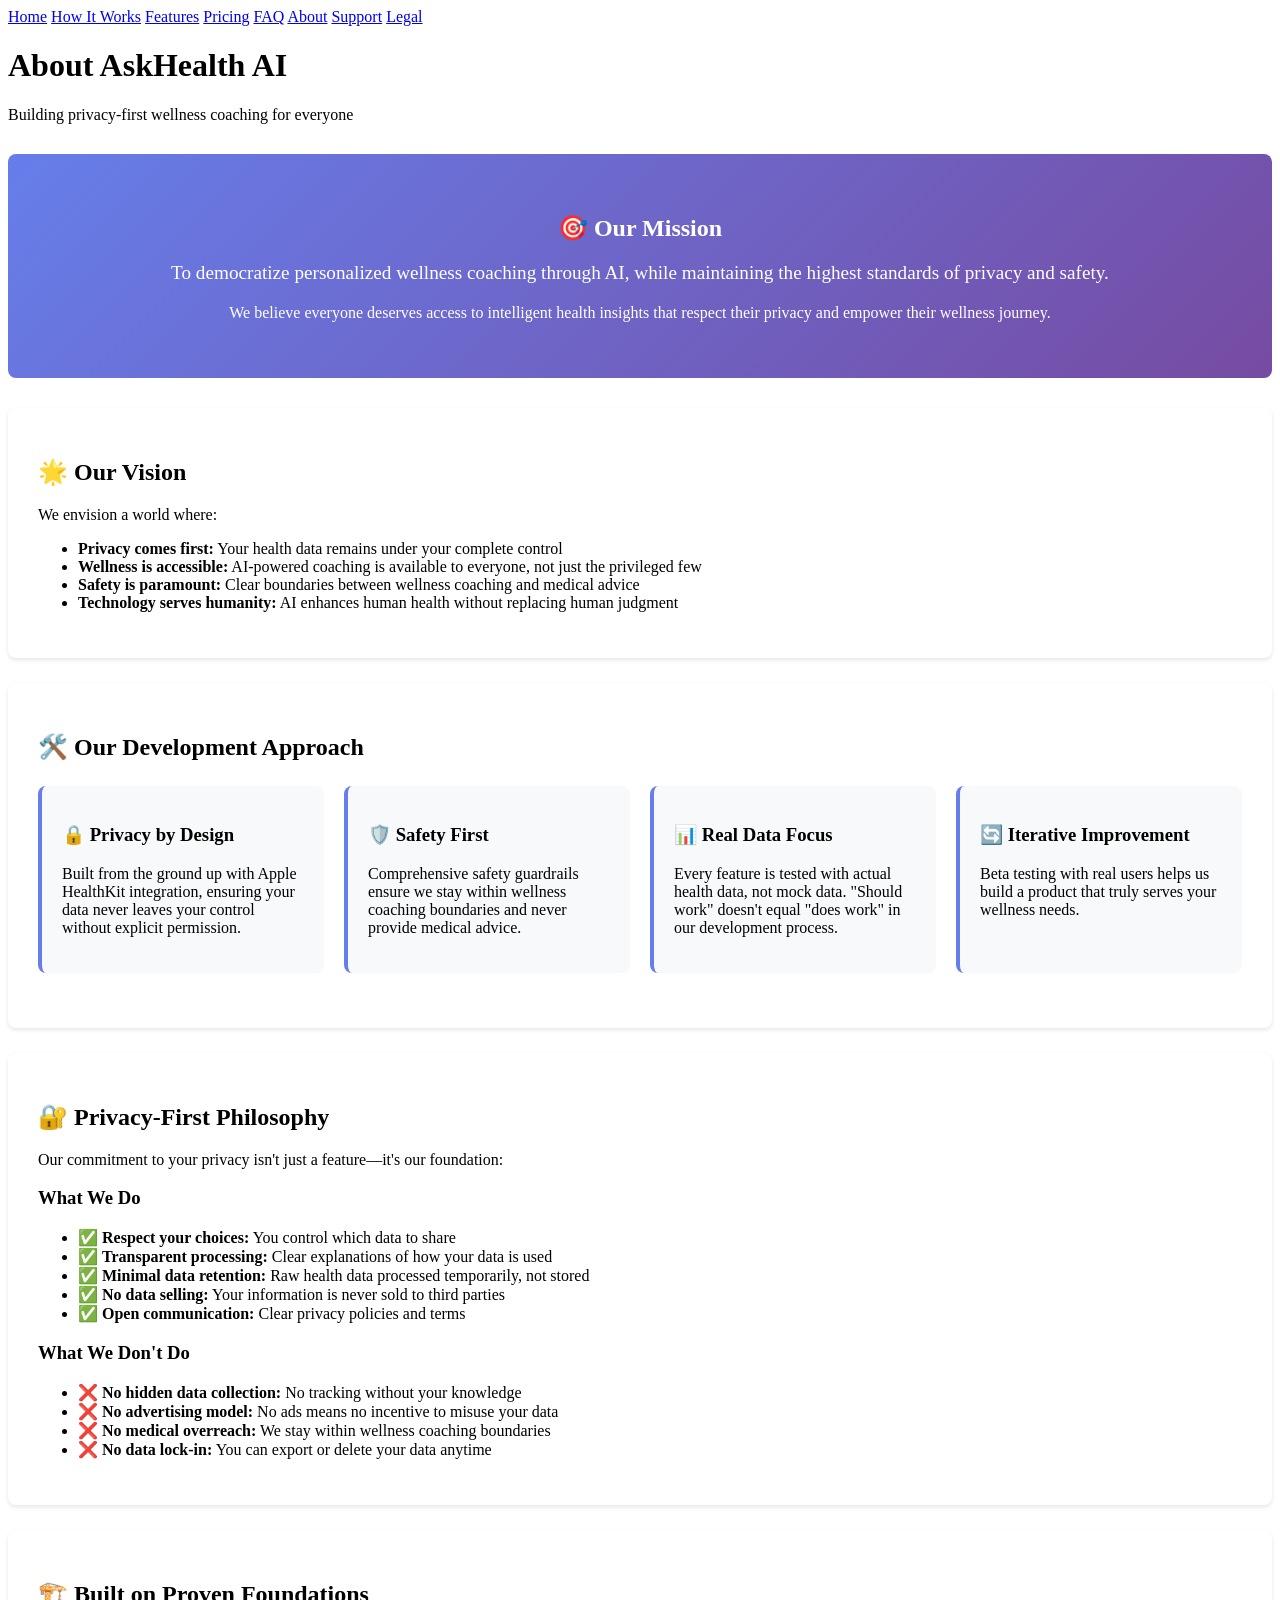
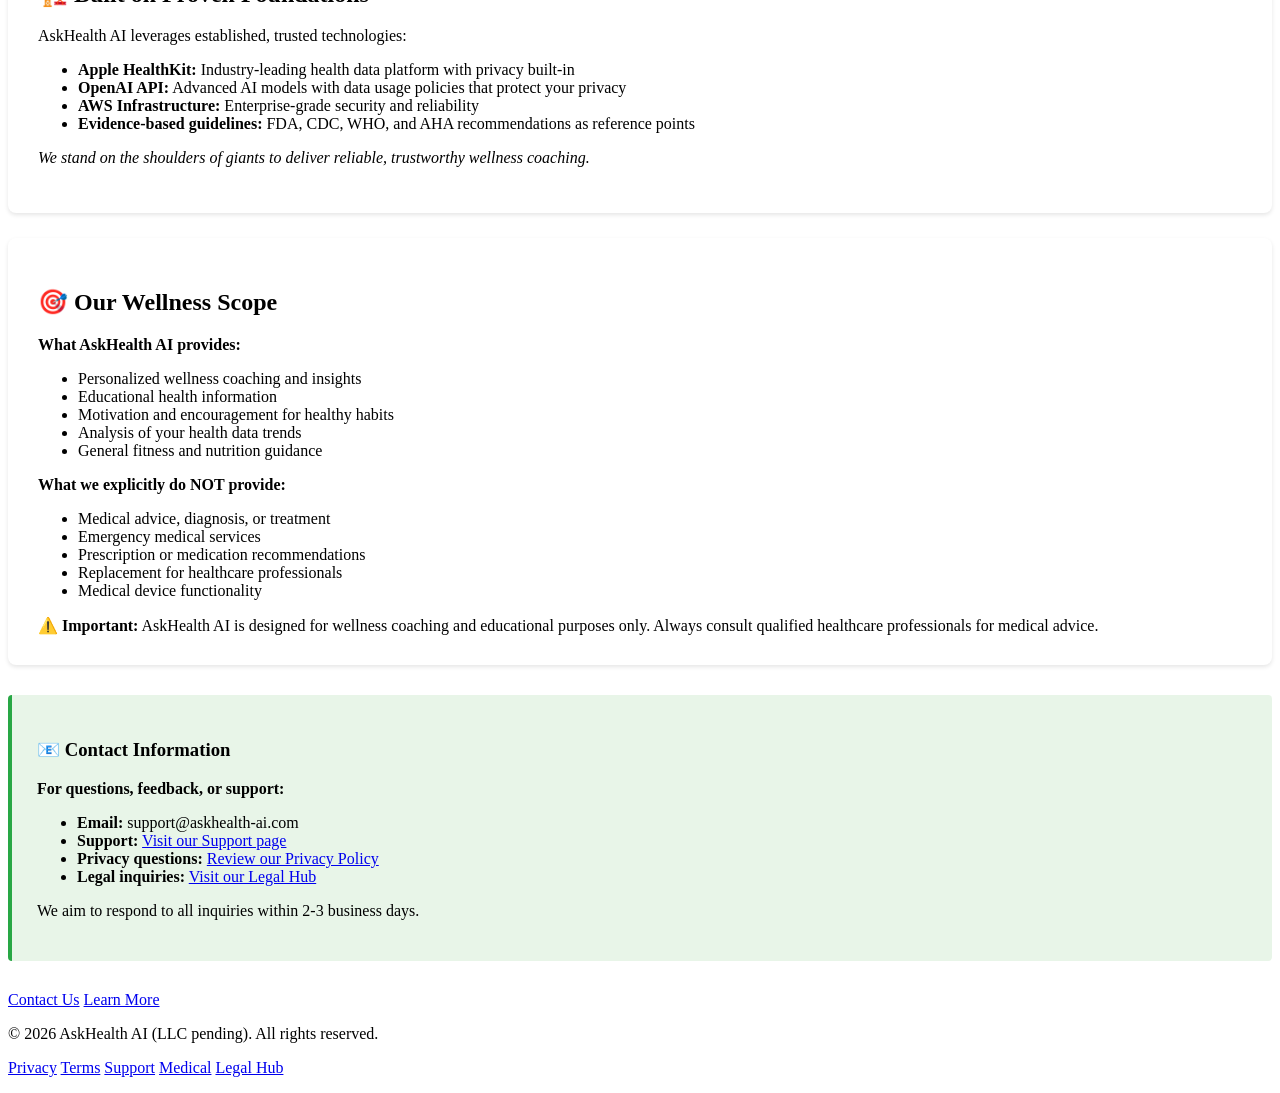
==== site/about/index.html @ 5e4bb83a "Sync site from private repo (fad4f23)" ====
<!DOCTYPE html>
<html lang="en">
<head>
    <meta charset="UTF-8">
    <meta name="viewport" content="width=device-width, initial-scale=1.0">
    <title>About - AskHealth AI Privacy-First Wellness Coaching</title>
    <meta name="description" content="Learn about AskHealth AI's mission to democratize wellness coaching through AI while maintaining privacy and safety standards. Privacy-first philosophy.">
    <meta name="keywords" content="about us, privacy-first, wellness coaching mission, AI health technology, health app development">
    
    <!-- Open Graph tags -->
    <meta property="og:title" content="About - AskHealth AI Privacy-First Wellness Coaching">
    <meta property="og:description" content="Learn about AskHealth AI's mission to democratize wellness coaching through AI while maintaining privacy and safety.">
    <meta property="og:type" content="website">
    <meta property="og:url" content="https://www.askhealth-ai.com/about/">
    <meta property="og:image" content="https://www.askhealth-ai.com/assets/og.png">
    
    <link rel="icon" type="image/x-icon" href="/favicon.ico">
    <link rel="stylesheet" href="/css/shared.css">
    <style>
        .about-section {
            background: white;
            border-radius: 8px;
            padding: 30px;
            margin: 25px 0;
            box-shadow: 0 2px 4px rgba(0,0,0,0.1);
        }
        .mission-statement {
            background: linear-gradient(135deg, #667eea 0%, #764ba2 100%);
            color: white;
            text-align: center;
            padding: 40px;
            border-radius: 8px;
            margin: 30px 0;
        }
        .values-grid {
            display: grid;
            grid-template-columns: repeat(auto-fit, minmax(250px, 1fr));
            gap: 20px;
            margin: 25px 0;
        }
        .value-item {
            background: #f8f9fa;
            padding: 20px;
            border-radius: 8px;
            border-left: 4px solid #667eea;
        }
        .contact-info {
            background: #e8f5e8;
            border-left: 4px solid #28a745;
            padding: 25px;
            border-radius: 4px;
            margin: 30px 0;
        }
    </style>
</head>
<body>
    <div class="container">
        <nav class="primary-nav">
            <a href="/">Home</a>
            <a href="/how-it-works/">How It Works</a>
            <a href="/features/">Features</a>
            <a href="/pricing/">Pricing</a>
            <a href="/faq/">FAQ</a>
            <a href="/about/">About</a>
            <a href="/support/">Support</a>
            <a href="/legal/">Legal</a>
        </nav>
        
        <header>
            <h1>About AskHealth AI</h1>
            <p>Building privacy-first wellness coaching for everyone</p>
        </header>
        
        <main>
            <div class="mission-statement">
                <h2>🎯 Our Mission</h2>
                <p style="font-size: 1.2em; margin: 20px 0;">
                    To democratize personalized wellness coaching through AI, while maintaining the highest standards of privacy and safety.
                </p>
                <p>We believe everyone deserves access to intelligent health insights that respect their privacy and empower their wellness journey.</p>
            </div>
            
            <section class="about-section">
                <h2>🌟 Our Vision</h2>
                <p>We envision a world where:</p>
                <ul>
                    <li><strong>Privacy comes first:</strong> Your health data remains under your complete control</li>
                    <li><strong>Wellness is accessible:</strong> AI-powered coaching is available to everyone, not just the privileged few</li>
                    <li><strong>Safety is paramount:</strong> Clear boundaries between wellness coaching and medical advice</li>
                    <li><strong>Technology serves humanity:</strong> AI enhances human health without replacing human judgment</li>
                </ul>
            </section>
            
            <section class="about-section">
                <h2>🛠️ Our Development Approach</h2>
                <div class="values-grid">
                    <div class="value-item">
                        <h3>🔒 Privacy by Design</h3>
                        <p>Built from the ground up with Apple HealthKit integration, ensuring your data never leaves your control without explicit permission.</p>
                    </div>
                    
                    <div class="value-item">
                        <h3>🛡️ Safety First</h3>
                        <p>Comprehensive safety guardrails ensure we stay within wellness coaching boundaries and never provide medical advice.</p>
                    </div>
                    
                    <div class="value-item">
                        <h3>📊 Real Data Focus</h3>
                        <p>Every feature is tested with actual health data, not mock data. "Should work" doesn't equal "does work" in our development process.</p>
                    </div>
                    
                    <div class="value-item">
                        <h3>🔄 Iterative Improvement</h3>
                        <p>Beta testing with real users helps us build a product that truly serves your wellness needs.</p>
                    </div>
                </div>
            </section>
            
            <section class="about-section">
                <h2>🔐 Privacy-First Philosophy</h2>
                <p>Our commitment to your privacy isn't just a feature—it's our foundation:</p>
                
                <h3>What We Do</h3>
                <ul>
                    <li>✅ <strong>Respect your choices:</strong> You control which data to share</li>
                    <li>✅ <strong>Transparent processing:</strong> Clear explanations of how your data is used</li>
                    <li>✅ <strong>Minimal data retention:</strong> Raw health data processed temporarily, not stored</li>
                    <li>✅ <strong>No data selling:</strong> Your information is never sold to third parties</li>
                    <li>✅ <strong>Open communication:</strong> Clear privacy policies and terms</li>
                </ul>
                
                <h3>What We Don't Do</h3>
                <ul>
                    <li>❌ <strong>No hidden data collection:</strong> No tracking without your knowledge</li>
                    <li>❌ <strong>No advertising model:</strong> No ads means no incentive to misuse your data</li>
                    <li>❌ <strong>No medical overreach:</strong> We stay within wellness coaching boundaries</li>
                    <li>❌ <strong>No data lock-in:</strong> You can export or delete your data anytime</li>
                </ul>
            </section>
            
            <section class="about-section">
                <h2>🏗️ Built on Proven Foundations</h2>
                <p>AskHealth AI leverages established, trusted technologies:</p>
                <ul>
                    <li><strong>Apple HealthKit:</strong> Industry-leading health data platform with privacy built-in</li>
                    <li><strong>OpenAI API:</strong> Advanced AI models with data usage policies that protect your privacy</li>
                    <li><strong>AWS Infrastructure:</strong> Enterprise-grade security and reliability</li>
                    <li><strong>Evidence-based guidelines:</strong> FDA, CDC, WHO, and AHA recommendations as reference points</li>
                </ul>
                <p><em>We stand on the shoulders of giants to deliver reliable, trustworthy wellness coaching.</em></p>
            </section>
            
            <section class="about-section">
                <h2>🎯 Our Wellness Scope</h2>
                <p><strong>What AskHealth AI provides:</strong></p>
                <ul>
                    <li>Personalized wellness coaching and insights</li>
                    <li>Educational health information</li>
                    <li>Motivation and encouragement for healthy habits</li>
                    <li>Analysis of your health data trends</li>
                    <li>General fitness and nutrition guidance</li>
                </ul>
                
                <p><strong>What we explicitly do NOT provide:</strong></p>
                <ul>
                    <li>Medical advice, diagnosis, or treatment</li>
                    <li>Emergency medical services</li>
                    <li>Prescription or medication recommendations</li>
                    <li>Replacement for healthcare professionals</li>
                    <li>Medical device functionality</li>
                </ul>
                
                <div class="disclaimer">
                    <strong>⚠️ Important:</strong> AskHealth AI is designed for wellness coaching and educational purposes only. Always consult qualified healthcare professionals for medical advice.
                </div>
            </section>
            
            <div class="contact-info">
                <h3>📧 Contact Information</h3>
                <p><strong>For questions, feedback, or support:</strong></p>
                <ul>
                    <li><strong>Email:</strong> support@askhealth-ai.com</li>
                    <li><strong>Support:</strong> <a href="/support/">Visit our Support page</a></li>
                    <li><strong>Privacy questions:</strong> <a href="/privacy/">Review our Privacy Policy</a></li>
                    <li><strong>Legal inquiries:</strong> <a href="/legal/">Visit our Legal Hub</a></li>
                </ul>
                <p>We aim to respond to all inquiries within 2-3 business days.</p>
            </div>
            
            <div class="cta-section">
                <a href="/support/" class="cta cta-primary">Contact Us</a>
                <a href="/how-it-works/" class="cta cta-secondary">Learn More</a>
            </div>
        </main>
        
        <footer>
            <p>&copy; <span id="year"></span> AskHealth AI (LLC pending). All rights reserved.</p>
            <p>
                <a href="/privacy/">Privacy</a>
                <a href="/terms/">Terms</a>
                <a href="/support/">Support</a>
                <a href="/medical/">Medical</a>
                <a href="/legal/">Legal Hub</a>
            </p>
            <script>document.getElementById('year').textContent = new Date().getFullYear();</script>
        </footer>
    </div>
</body>
</html>
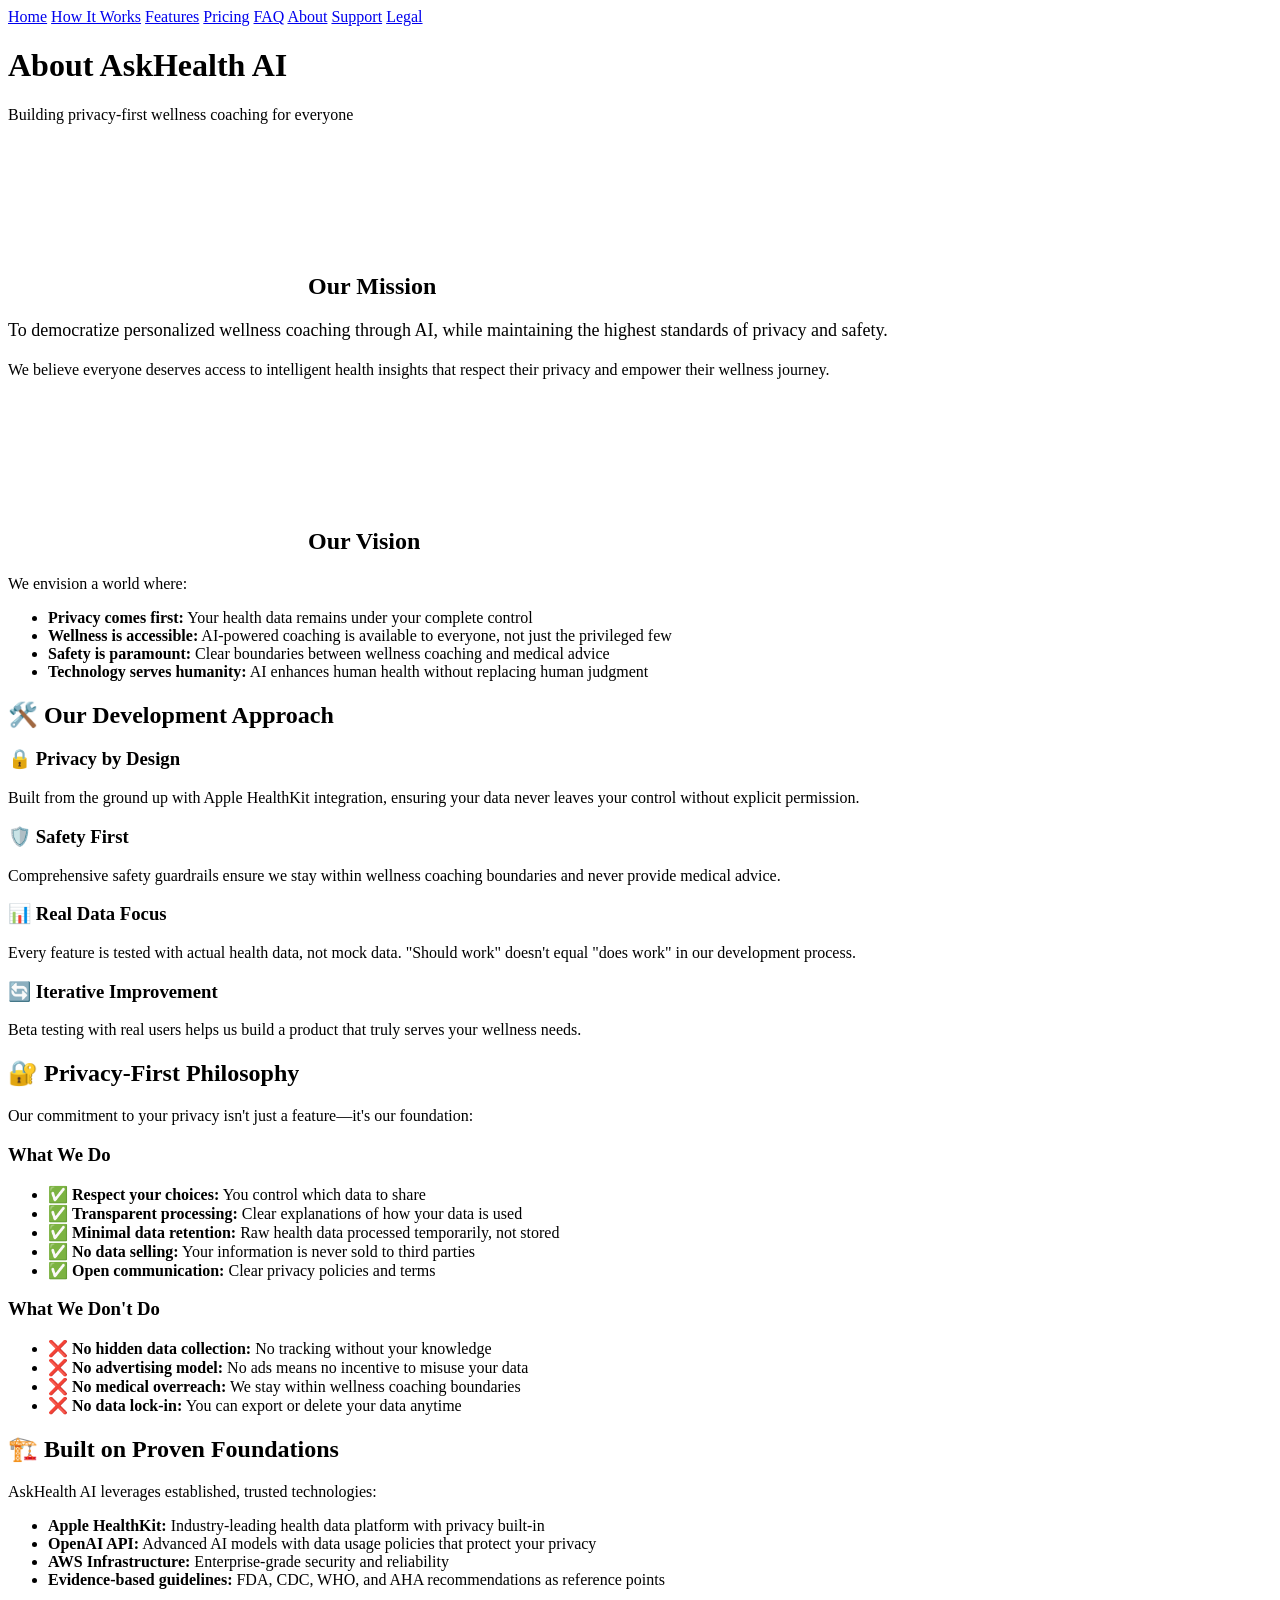
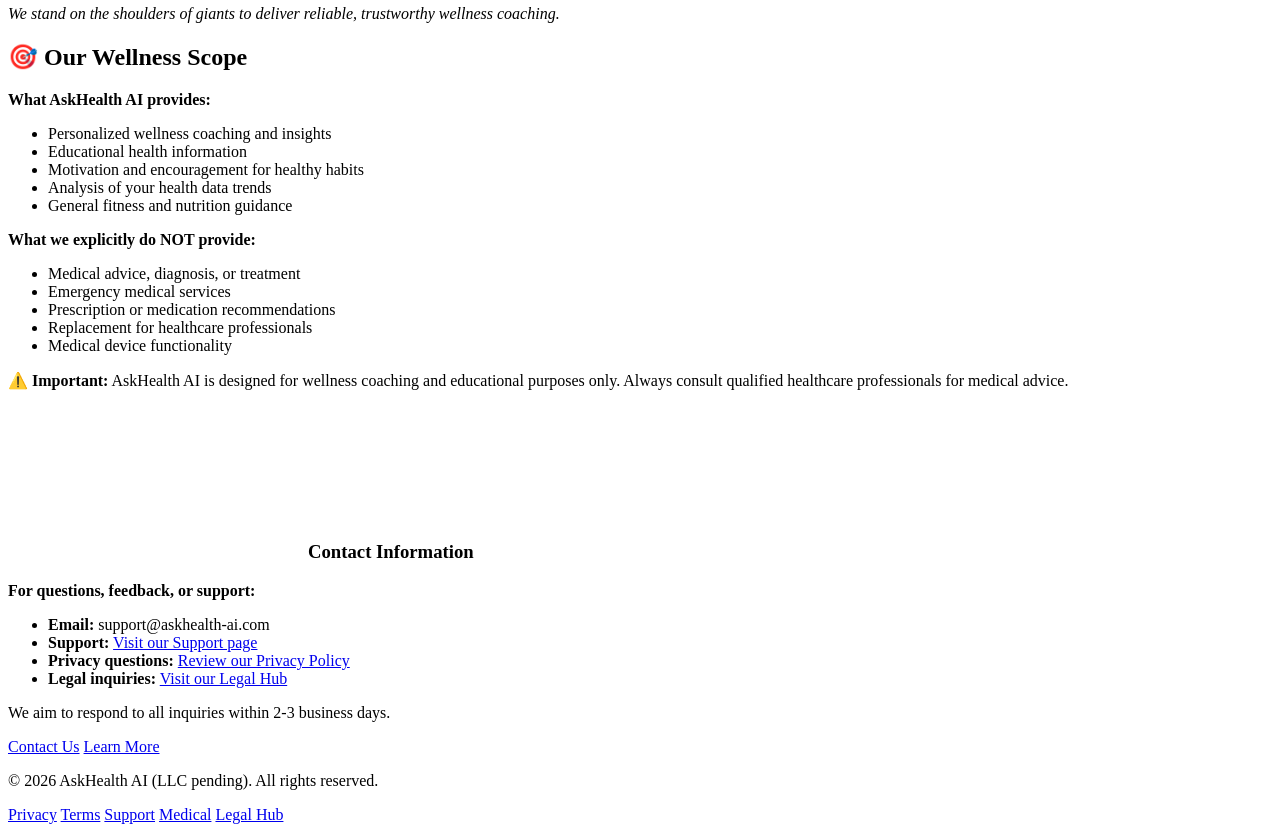
==== commit 21d9436b: "Sync site from private repo (6425fd3)" ====
--- a/site/about/index.html
+++ b/site/about/index.html
@@ -16,194 +16,160 @@
     
     <link rel="icon" type="image/x-icon" href="/favicon.ico">
     <link rel="stylesheet" href="/css/shared.css">
-    <style>
-        .about-section {
-            background: white;
-            border-radius: 8px;
-            padding: 30px;
-            margin: 25px 0;
-            box-shadow: 0 2px 4px rgba(0,0,0,0.1);
-        }
-        .mission-statement {
-            background: linear-gradient(135deg, #667eea 0%, #764ba2 100%);
-            color: white;
-            text-align: center;
-            padding: 40px;
-            border-radius: 8px;
-            margin: 30px 0;
-        }
-        .values-grid {
-            display: grid;
-            grid-template-columns: repeat(auto-fit, minmax(250px, 1fr));
-            gap: 20px;
-            margin: 25px 0;
-        }
-        .value-item {
-            background: #f8f9fa;
-            padding: 20px;
-            border-radius: 8px;
-            border-left: 4px solid #667eea;
-        }
-        .contact-info {
-            background: #e8f5e8;
-            border-left: 4px solid #28a745;
-            padding: 25px;
-            border-radius: 4px;
-            margin: 30px 0;
-        }
-    </style>
 </head>
 <body>
-    <div class="container">
-        <nav class="primary-nav">
-            <a href="/">Home</a>
-            <a href="/how-it-works/">How It Works</a>
-            <a href="/features/">Features</a>
-            <a href="/pricing/">Pricing</a>
-            <a href="/faq/">FAQ</a>
-            <a href="/about/">About</a>
-            <a href="/support/">Support</a>
-            <a href="/legal/">Legal</a>
-        </nav>
-        
-        <header>
-            <h1>About AskHealth AI</h1>
-            <p>Building privacy-first wellness coaching for everyone</p>
-        </header>
-        
-        <main>
-            <div class="mission-statement">
-                <h2>🎯 Our Mission</h2>
-                <p style="font-size: 1.2em; margin: 20px 0;">
-                    To democratize personalized wellness coaching through AI, while maintaining the highest standards of privacy and safety.
+    <div class="page">
+        <div class="container">
+            <nav class="primary-nav">
+                <a href="/">Home</a>
+                <a href="/how-it-works/">How It Works</a>
+                <a href="/features/">Features</a>
+                <a href="/pricing/">Pricing</a>
+                <a href="/faq/">FAQ</a>
+                <a href="/about/" aria-current="page">About</a>
+                <a href="/support/">Support</a>
+                <a href="/legal/">Legal</a>
+            </nav>
+            
+            <header>
+                <h1>About AskHealth AI</h1>
+                <p>Building privacy-first wellness coaching for everyone</p>
+            </header>
+            
+            <main>
+                <div class="ai-highlight">
+                    <h2><svg class="icon icon-invert" aria-hidden="true" focusable="false"><use href="/assets/icons/lucide-sprite.svg#i-compass"></use></svg>Our Mission</h2>
+                    <p style="font-size: 1.125rem; margin: 20px 0;">
+                        To democratize personalized wellness coaching through AI, while maintaining the highest standards of privacy and safety.
+                    </p>
+                    <p>We believe everyone deserves access to intelligent health insights that respect their privacy and empower their wellness journey.</p>
+                </div>
+                
+                <section class="section">
+                    <h2><svg class="icon" aria-hidden="true" focusable="false"><use href="/assets/icons/lucide-sprite.svg#i-sparkles"></use></svg>Our Vision</h2>
+                    <p>We envision a world where:</p>
+                    <ul>
+                        <li><strong>Privacy comes first:</strong> Your health data remains under your complete control</li>
+                        <li><strong>Wellness is accessible:</strong> AI-powered coaching is available to everyone, not just the privileged few</li>
+                        <li><strong>Safety is paramount:</strong> Clear boundaries between wellness coaching and medical advice</li>
+                        <li><strong>Technology serves humanity:</strong> AI enhances human health without replacing human judgment</li>
+                    </ul>
+                </section>
+                
+                <section class="section">
+                    <h2>🛠️ Our Development Approach</h2>
+                    <div class="feature-grid">
+                        <div class="feature-card">
+                            <h3>🔒 Privacy by Design</h3>
+                            <p>Built from the ground up with Apple HealthKit integration, ensuring your data never leaves your control without explicit permission.</p>
+                        </div>
+                        
+                        <div class="feature-card">
+                            <h3>🛡️ Safety First</h3>
+                            <p>Comprehensive safety guardrails ensure we stay within wellness coaching boundaries and never provide medical advice.</p>
+                        </div>
+                        
+                        <div class="feature-card">
+                            <h3>📊 Real Data Focus</h3>
+                            <p>Every feature is tested with actual health data, not mock data. "Should work" doesn't equal "does work" in our development process.</p>
+                        </div>
+                        
+                        <div class="feature-card">
+                            <h3>🔄 Iterative Improvement</h3>
+                            <p>Beta testing with real users helps us build a product that truly serves your wellness needs.</p>
+                        </div>
+                    </div>
+                </section>
+                
+                <section class="section">
+                    <h2>🔐 Privacy-First Philosophy</h2>
+                    <p>Our commitment to your privacy isn't just a feature—it's our foundation:</p>
+                    
+                    <h3>What We Do</h3>
+                    <ul>
+                        <li>✅ <strong>Respect your choices:</strong> You control which data to share</li>
+                        <li>✅ <strong>Transparent processing:</strong> Clear explanations of how your data is used</li>
+                        <li>✅ <strong>Minimal data retention:</strong> Raw health data processed temporarily, not stored</li>
+                        <li>✅ <strong>No data selling:</strong> Your information is never sold to third parties</li>
+                        <li>✅ <strong>Open communication:</strong> Clear privacy policies and terms</li>
+                    </ul>
+                    
+                    <h3>What We Don't Do</h3>
+                    <ul>
+                        <li>❌ <strong>No hidden data collection:</strong> No tracking without your knowledge</li>
+                        <li>❌ <strong>No advertising model:</strong> No ads means no incentive to misuse your data</li>
+                        <li>❌ <strong>No medical overreach:</strong> We stay within wellness coaching boundaries</li>
+                        <li>❌ <strong>No data lock-in:</strong> You can export or delete your data anytime</li>
+                    </ul>
+                </section>
+                
+                <section class="section">
+                    <h2>🏗️ Built on Proven Foundations</h2>
+                    <p>AskHealth AI leverages established, trusted technologies:</p>
+                    <ul>
+                        <li><strong>Apple HealthKit:</strong> Industry-leading health data platform with privacy built-in</li>
+                        <li><strong>OpenAI API:</strong> Advanced AI models with data usage policies that protect your privacy</li>
+                        <li><strong>AWS Infrastructure:</strong> Enterprise-grade security and reliability</li>
+                        <li><strong>Evidence-based guidelines:</strong> FDA, CDC, WHO, and AHA recommendations as reference points</li>
+                    </ul>
+                    <p><em>We stand on the shoulders of giants to deliver reliable, trustworthy wellness coaching.</em></p>
+                </section>
+                
+                <section class="section">
+                    <h2>🎯 Our Wellness Scope</h2>
+                    <p><strong>What AskHealth AI provides:</strong></p>
+                    <ul>
+                        <li>Personalized wellness coaching and insights</li>
+                        <li>Educational health information</li>
+                        <li>Motivation and encouragement for healthy habits</li>
+                        <li>Analysis of your health data trends</li>
+                        <li>General fitness and nutrition guidance</li>
+                    </ul>
+                    
+                    <p><strong>What we explicitly do NOT provide:</strong></p>
+                    <ul>
+                        <li>Medical advice, diagnosis, or treatment</li>
+                        <li>Emergency medical services</li>
+                        <li>Prescription or medication recommendations</li>
+                        <li>Replacement for healthcare professionals</li>
+                        <li>Medical device functionality</li>
+                    </ul>
+                    
+                    <div class="callout">
+                        <strong>⚠️ Important:</strong> AskHealth AI is designed for wellness coaching and educational purposes only. Always consult qualified healthcare professionals for medical advice.
+                    </div>
+                </section>
+                
+                <div class="callout">
+                    <h3><svg class="icon" aria-hidden="true" focusable="false"><use href="/assets/icons/lucide-sprite.svg#i-mail"></use></svg>Contact Information</h3>
+                    <p><strong>For questions, feedback, or support:</strong></p>
+                    <ul>
+                        <li><strong>Email:</strong> support@askhealth-ai.com</li>
+                        <li><strong>Support:</strong> <a href="/support/">Visit our Support page</a></li>
+                        <li><strong>Privacy questions:</strong> <a href="/privacy/">Review our Privacy Policy</a></li>
+                        <li><strong>Legal inquiries:</strong> <a href="/legal/">Visit our Legal Hub</a></li>
+                    </ul>
+                    <p>We aim to respond to all inquiries within 2-3 business days.</p>
+                </div>
+                
+                <div class="cta-row">
+                    <a href="/support/" class="cta cta-primary">Contact Us</a>
+                    <a href="/how-it-works/" class="cta cta-secondary">Learn More</a>
+                </div>
+            </main>
+            
+            <footer>
+                <p>&copy; <span id="year"></span> AskHealth AI (LLC pending). All rights reserved.</p>
+                <p>
+                    <a href="/privacy/">Privacy</a>
+                    <a href="/terms/">Terms</a>
+                    <a href="/support/">Support</a>
+                    <a href="/medical/">Medical</a>
+                    <a href="/legal/">Legal Hub</a>
                 </p>
-                <p>We believe everyone deserves access to intelligent health insights that respect their privacy and empower their wellness journey.</p>
-            </div>
-            
-            <section class="about-section">
-                <h2>🌟 Our Vision</h2>
-                <p>We envision a world where:</p>
-                <ul>
-                    <li><strong>Privacy comes first:</strong> Your health data remains under your complete control</li>
-                    <li><strong>Wellness is accessible:</strong> AI-powered coaching is available to everyone, not just the privileged few</li>
-                    <li><strong>Safety is paramount:</strong> Clear boundaries between wellness coaching and medical advice</li>
-                    <li><strong>Technology serves humanity:</strong> AI enhances human health without replacing human judgment</li>
-                </ul>
-            </section>
-            
-            <section class="about-section">
-                <h2>🛠️ Our Development Approach</h2>
-                <div class="values-grid">
-                    <div class="value-item">
-                        <h3>🔒 Privacy by Design</h3>
-                        <p>Built from the ground up with Apple HealthKit integration, ensuring your data never leaves your control without explicit permission.</p>
-                    </div>
-                    
-                    <div class="value-item">
-                        <h3>🛡️ Safety First</h3>
-                        <p>Comprehensive safety guardrails ensure we stay within wellness coaching boundaries and never provide medical advice.</p>
-                    </div>
-                    
-                    <div class="value-item">
-                        <h3>📊 Real Data Focus</h3>
-                        <p>Every feature is tested with actual health data, not mock data. "Should work" doesn't equal "does work" in our development process.</p>
-                    </div>
-                    
-                    <div class="value-item">
-                        <h3>🔄 Iterative Improvement</h3>
-                        <p>Beta testing with real users helps us build a product that truly serves your wellness needs.</p>
-                    </div>
-                </div>
-            </section>
-            
-            <section class="about-section">
-                <h2>🔐 Privacy-First Philosophy</h2>
-                <p>Our commitment to your privacy isn't just a feature—it's our foundation:</p>
-                
-                <h3>What We Do</h3>
-                <ul>
-                    <li>✅ <strong>Respect your choices:</strong> You control which data to share</li>
-                    <li>✅ <strong>Transparent processing:</strong> Clear explanations of how your data is used</li>
-                    <li>✅ <strong>Minimal data retention:</strong> Raw health data processed temporarily, not stored</li>
-                    <li>✅ <strong>No data selling:</strong> Your information is never sold to third parties</li>
-                    <li>✅ <strong>Open communication:</strong> Clear privacy policies and terms</li>
-                </ul>
-                
-                <h3>What We Don't Do</h3>
-                <ul>
-                    <li>❌ <strong>No hidden data collection:</strong> No tracking without your knowledge</li>
-                    <li>❌ <strong>No advertising model:</strong> No ads means no incentive to misuse your data</li>
-                    <li>❌ <strong>No medical overreach:</strong> We stay within wellness coaching boundaries</li>
-                    <li>❌ <strong>No data lock-in:</strong> You can export or delete your data anytime</li>
-                </ul>
-            </section>
-            
-            <section class="about-section">
-                <h2>🏗️ Built on Proven Foundations</h2>
-                <p>AskHealth AI leverages established, trusted technologies:</p>
-                <ul>
-                    <li><strong>Apple HealthKit:</strong> Industry-leading health data platform with privacy built-in</li>
-                    <li><strong>OpenAI API:</strong> Advanced AI models with data usage policies that protect your privacy</li>
-                    <li><strong>AWS Infrastructure:</strong> Enterprise-grade security and reliability</li>
-                    <li><strong>Evidence-based guidelines:</strong> FDA, CDC, WHO, and AHA recommendations as reference points</li>
-                </ul>
-                <p><em>We stand on the shoulders of giants to deliver reliable, trustworthy wellness coaching.</em></p>
-            </section>
-            
-            <section class="about-section">
-                <h2>🎯 Our Wellness Scope</h2>
-                <p><strong>What AskHealth AI provides:</strong></p>
-                <ul>
-                    <li>Personalized wellness coaching and insights</li>
-                    <li>Educational health information</li>
-                    <li>Motivation and encouragement for healthy habits</li>
-                    <li>Analysis of your health data trends</li>
-                    <li>General fitness and nutrition guidance</li>
-                </ul>
-                
-                <p><strong>What we explicitly do NOT provide:</strong></p>
-                <ul>
-                    <li>Medical advice, diagnosis, or treatment</li>
-                    <li>Emergency medical services</li>
-                    <li>Prescription or medication recommendations</li>
-                    <li>Replacement for healthcare professionals</li>
-                    <li>Medical device functionality</li>
-                </ul>
-                
-                <div class="disclaimer">
-                    <strong>⚠️ Important:</strong> AskHealth AI is designed for wellness coaching and educational purposes only. Always consult qualified healthcare professionals for medical advice.
-                </div>
-            </section>
-            
-            <div class="contact-info">
-                <h3>📧 Contact Information</h3>
-                <p><strong>For questions, feedback, or support:</strong></p>
-                <ul>
-                    <li><strong>Email:</strong> support@askhealth-ai.com</li>
-                    <li><strong>Support:</strong> <a href="/support/">Visit our Support page</a></li>
-                    <li><strong>Privacy questions:</strong> <a href="/privacy/">Review our Privacy Policy</a></li>
-                    <li><strong>Legal inquiries:</strong> <a href="/legal/">Visit our Legal Hub</a></li>
-                </ul>
-                <p>We aim to respond to all inquiries within 2-3 business days.</p>
-            </div>
-            
-            <div class="cta-section">
-                <a href="/support/" class="cta cta-primary">Contact Us</a>
-                <a href="/how-it-works/" class="cta cta-secondary">Learn More</a>
-            </div>
-        </main>
-        
-        <footer>
-            <p>&copy; <span id="year"></span> AskHealth AI (LLC pending). All rights reserved.</p>
-            <p>
-                <a href="/privacy/">Privacy</a>
-                <a href="/terms/">Terms</a>
-                <a href="/support/">Support</a>
-                <a href="/medical/">Medical</a>
-                <a href="/legal/">Legal Hub</a>
-            </p>
-            <script>document.getElementById('year').textContent = new Date().getFullYear();</script>
-        </footer>
+                <script>document.getElementById('year').textContent = new Date().getFullYear();</script>
+            </footer>
+        </div>
     </div>
 </body>
 </html>
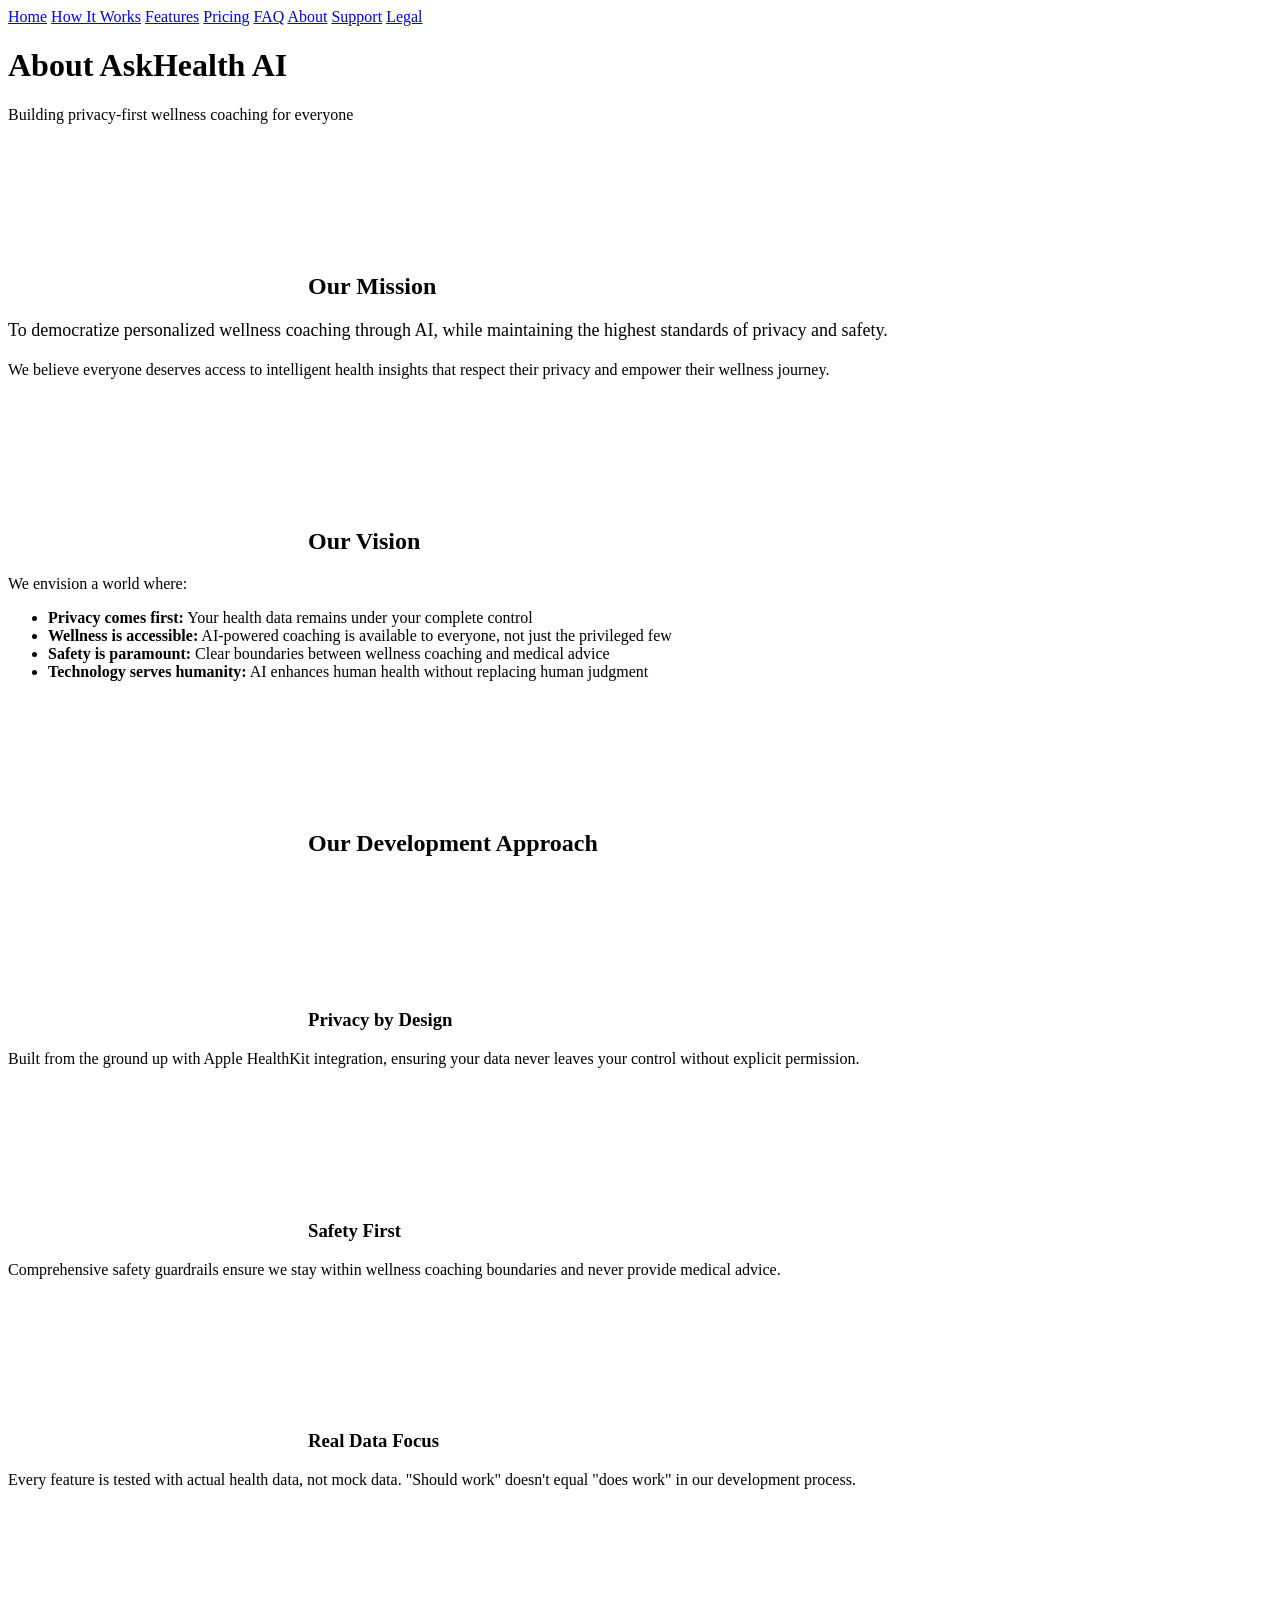
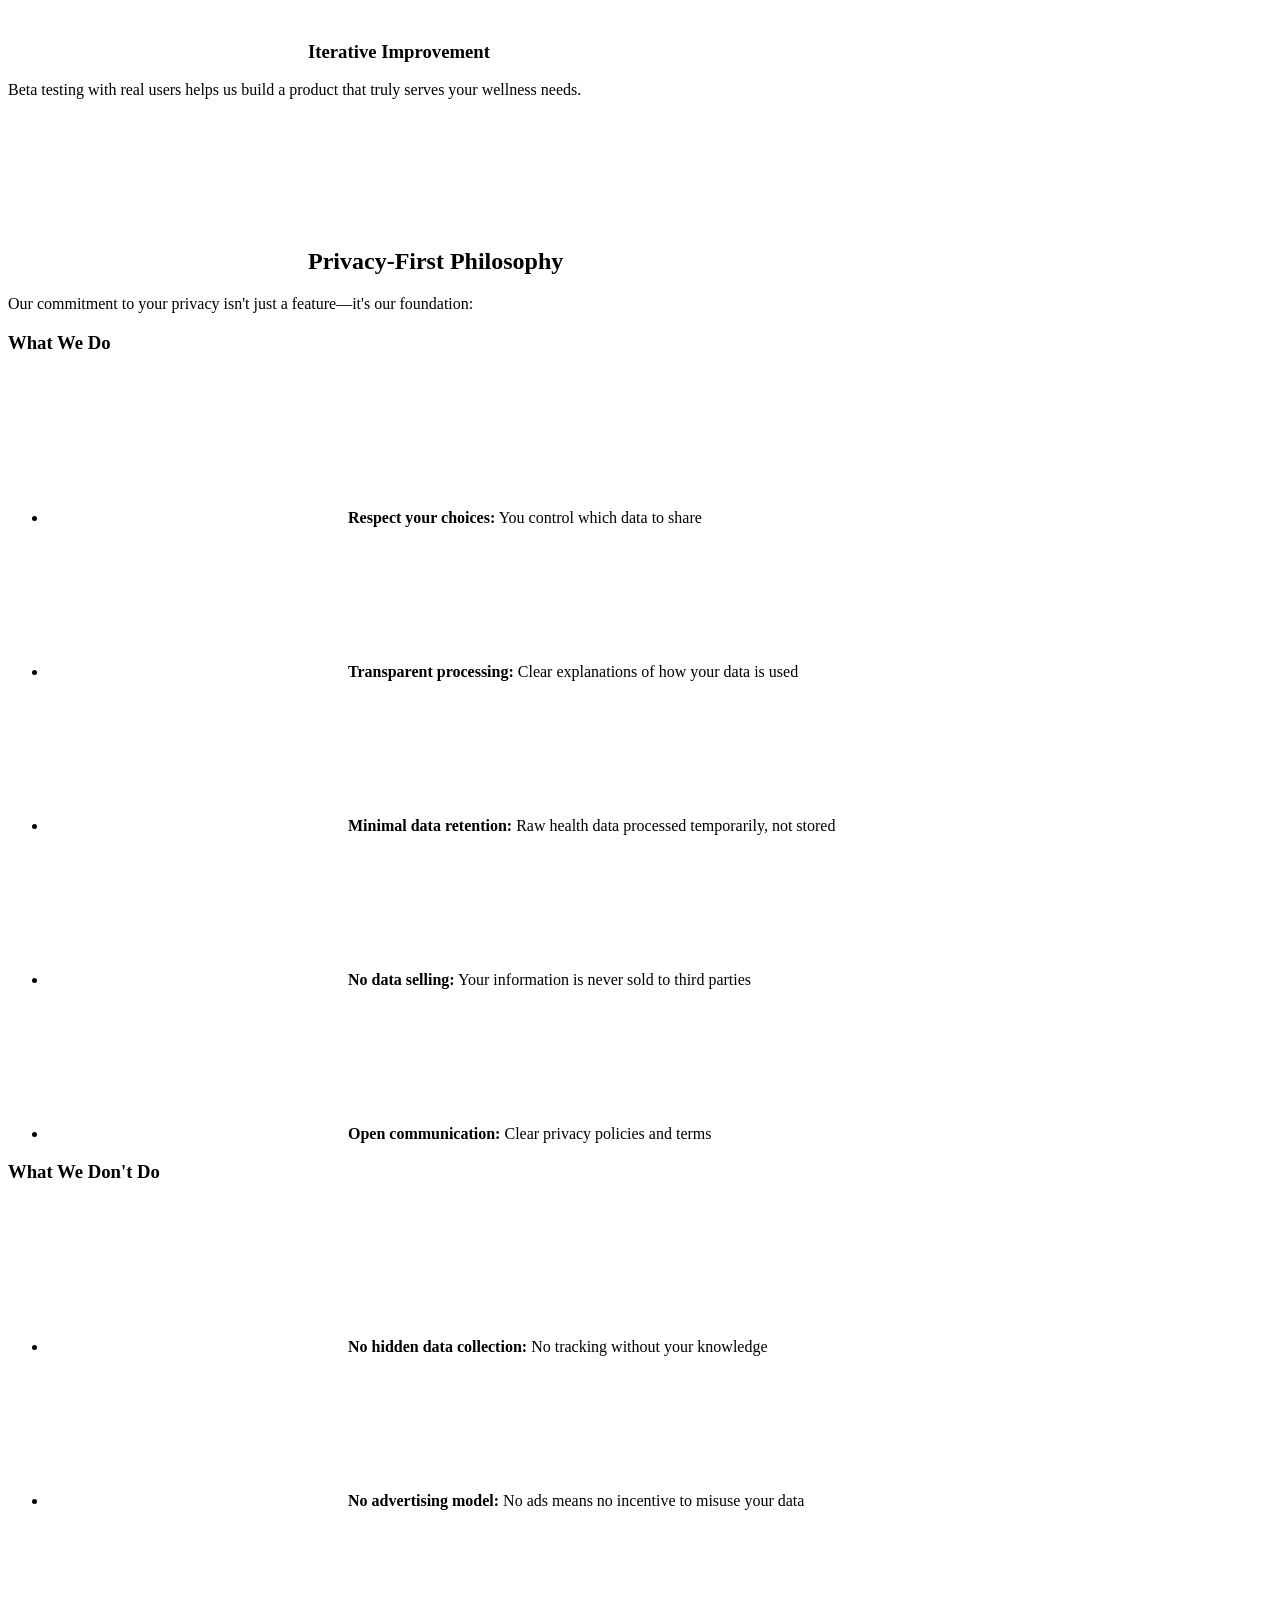
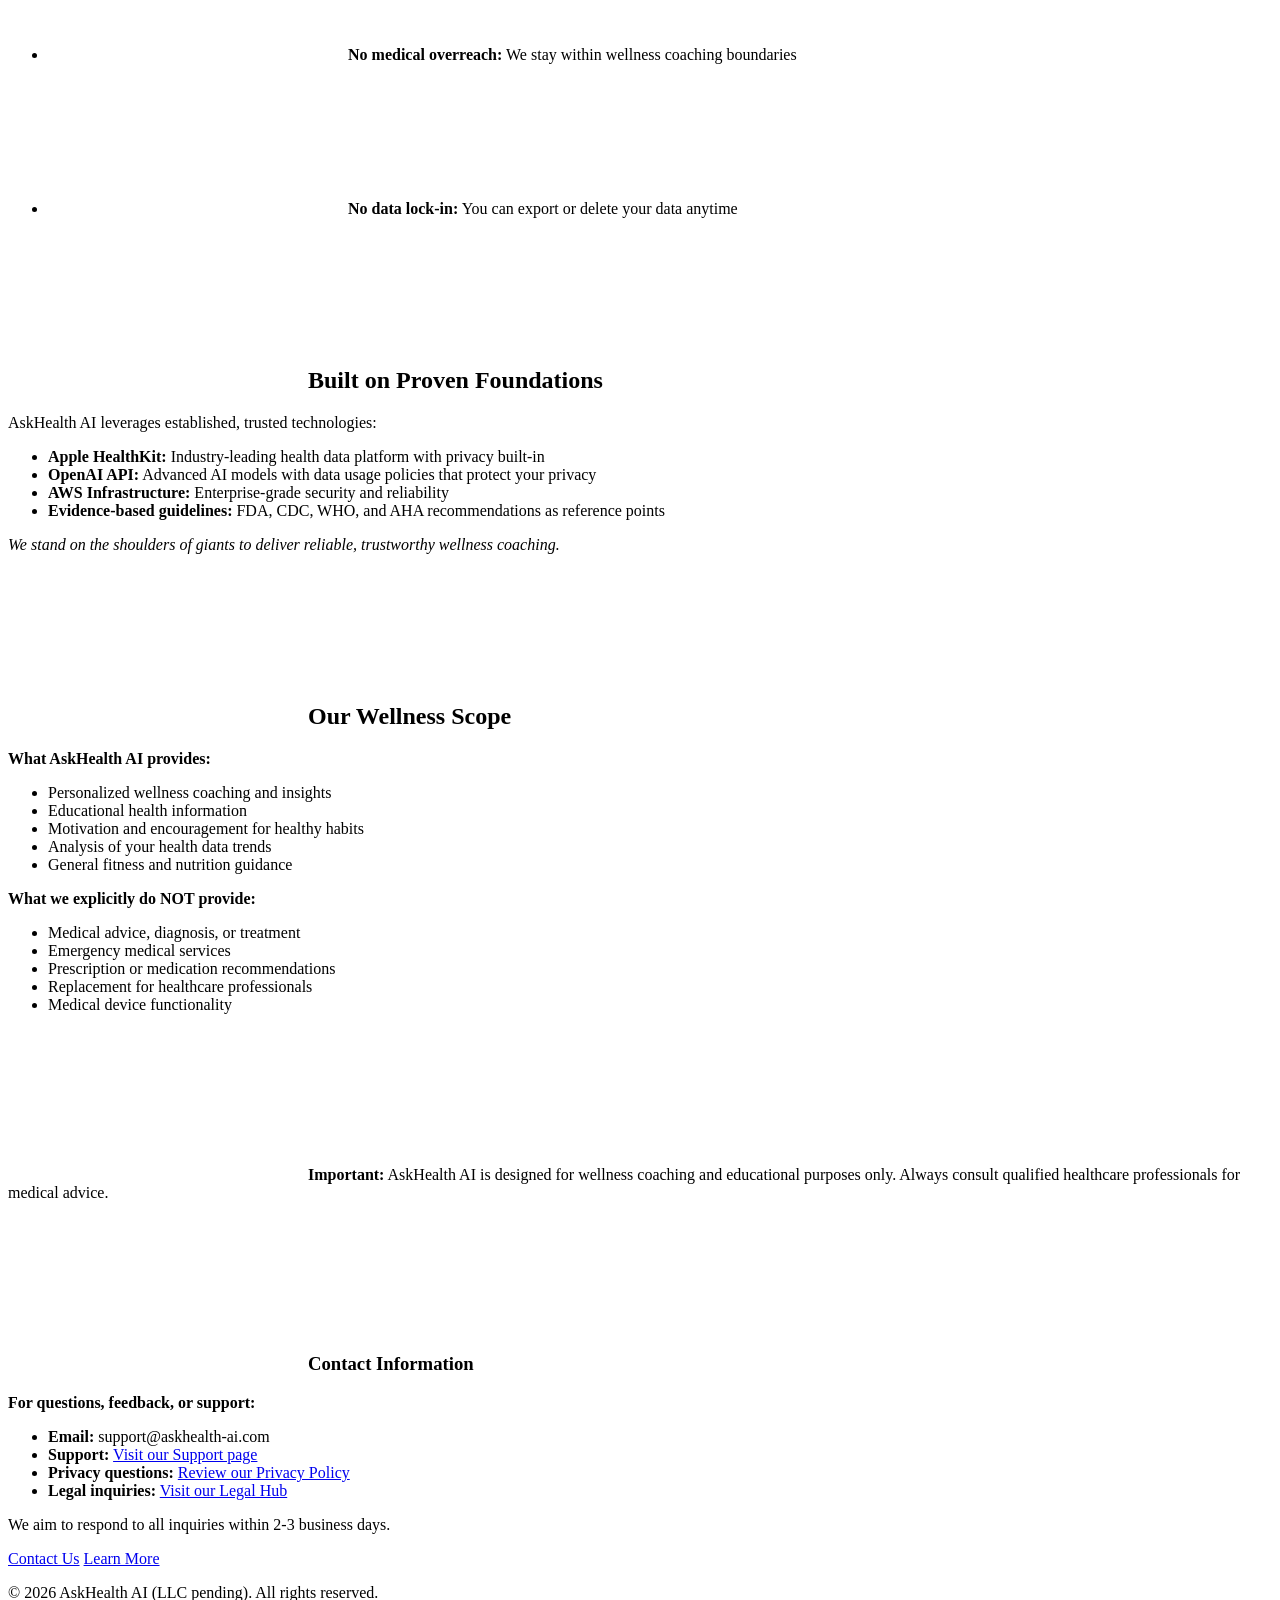
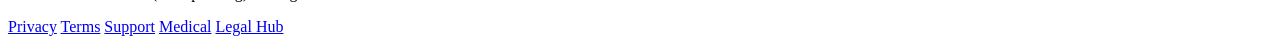
==== commit 7159f8e9: "Sync site from private repo (425e1dd)" ====
--- a/site/about/index.html
+++ b/site/about/index.html
@@ -57,54 +57,54 @@
                 </section>
                 
                 <section class="section">
-                    <h2>🛠️ Our Development Approach</h2>
+                    <h2><span class="icon-row"><svg class="icon" aria-hidden="true"><use href="/assets/icons/lucide-sprite.svg#i-hammer"></use></svg><span>Our Development Approach</span></span></h2>
                     <div class="feature-grid">
                         <div class="feature-card">
-                            <h3>🔒 Privacy by Design</h3>
+                            <h3><span class="icon-row"><svg class="icon" aria-hidden="true"><use href="/assets/icons/lucide-sprite.svg#i-lock"></use></svg><span>Privacy by Design</span></span></h3>
                             <p>Built from the ground up with Apple HealthKit integration, ensuring your data never leaves your control without explicit permission.</p>
                         </div>
                         
                         <div class="feature-card">
-                            <h3>🛡️ Safety First</h3>
+                            <h3><span class="icon-row"><svg class="icon" aria-hidden="true"><use href="/assets/icons/lucide-sprite.svg#i-shield-check"></use></svg><span>Safety First</span></span></h3>
                             <p>Comprehensive safety guardrails ensure we stay within wellness coaching boundaries and never provide medical advice.</p>
                         </div>
                         
                         <div class="feature-card">
-                            <h3>📊 Real Data Focus</h3>
+                            <h3><span class="icon-row"><svg class="icon" aria-hidden="true"><use href="/assets/icons/lucide-sprite.svg#i-line-chart"></use></svg><span>Real Data Focus</span></span></h3>
                             <p>Every feature is tested with actual health data, not mock data. "Should work" doesn't equal "does work" in our development process.</p>
                         </div>
                         
                         <div class="feature-card">
-                            <h3>🔄 Iterative Improvement</h3>
+                            <h3><span class="icon-row"><svg class="icon" aria-hidden="true"><use href="/assets/icons/lucide-sprite.svg#i-refresh-cw"></use></svg><span>Iterative Improvement</span></span></h3>
                             <p>Beta testing with real users helps us build a product that truly serves your wellness needs.</p>
                         </div>
                     </div>
                 </section>
                 
                 <section class="section">
-                    <h2>🔐 Privacy-First Philosophy</h2>
+                    <h2><span class="icon-row"><svg class="icon" aria-hidden="true"><use href="/assets/icons/lucide-sprite.svg#i-lock"></use></svg><span>Privacy-First Philosophy</span></span></h2>
                     <p>Our commitment to your privacy isn't just a feature—it's our foundation:</p>
                     
                     <h3>What We Do</h3>
                     <ul>
-                        <li>✅ <strong>Respect your choices:</strong> You control which data to share</li>
-                        <li>✅ <strong>Transparent processing:</strong> Clear explanations of how your data is used</li>
-                        <li>✅ <strong>Minimal data retention:</strong> Raw health data processed temporarily, not stored</li>
-                        <li>✅ <strong>No data selling:</strong> Your information is never sold to third parties</li>
-                        <li>✅ <strong>Open communication:</strong> Clear privacy policies and terms</li>
+                        <li><span class="icon-row"><svg class="icon" aria-hidden="true"><use href="/assets/icons/lucide-sprite.svg#i-check"></use></svg><span><strong>Respect your choices:</strong> You control which data to share</span></span></li>
+                        <li><span class="icon-row"><svg class="icon" aria-hidden="true"><use href="/assets/icons/lucide-sprite.svg#i-check"></use></svg><span><strong>Transparent processing:</strong> Clear explanations of how your data is used</span></span></li>
+                        <li><span class="icon-row"><svg class="icon" aria-hidden="true"><use href="/assets/icons/lucide-sprite.svg#i-check"></use></svg><span><strong>Minimal data retention:</strong> Raw health data processed temporarily, not stored</span></span></li>
+                        <li><span class="icon-row"><svg class="icon" aria-hidden="true"><use href="/assets/icons/lucide-sprite.svg#i-check"></use></svg><span><strong>No data selling:</strong> Your information is never sold to third parties</span></span></li>
+                        <li><span class="icon-row"><svg class="icon" aria-hidden="true"><use href="/assets/icons/lucide-sprite.svg#i-check"></use></svg><span><strong>Open communication:</strong> Clear privacy policies and terms</span></span></li>
                     </ul>
                     
                     <h3>What We Don't Do</h3>
                     <ul>
-                        <li>❌ <strong>No hidden data collection:</strong> No tracking without your knowledge</li>
-                        <li>❌ <strong>No advertising model:</strong> No ads means no incentive to misuse your data</li>
-                        <li>❌ <strong>No medical overreach:</strong> We stay within wellness coaching boundaries</li>
-                        <li>❌ <strong>No data lock-in:</strong> You can export or delete your data anytime</li>
+                        <li><span class="icon-row"><svg class="icon icon-muted" aria-hidden="true"><use href="/assets/icons/lucide-sprite.svg#i-x"></use></svg><span><strong>No hidden data collection:</strong> No tracking without your knowledge</span></span></li>
+                        <li><span class="icon-row"><svg class="icon icon-muted" aria-hidden="true"><use href="/assets/icons/lucide-sprite.svg#i-x"></use></svg><span><strong>No advertising model:</strong> No ads means no incentive to misuse your data</span></span></li>
+                        <li><span class="icon-row"><svg class="icon icon-muted" aria-hidden="true"><use href="/assets/icons/lucide-sprite.svg#i-x"></use></svg><span><strong>No medical overreach:</strong> We stay within wellness coaching boundaries</span></span></li>
+                        <li><span class="icon-row"><svg class="icon icon-muted" aria-hidden="true"><use href="/assets/icons/lucide-sprite.svg#i-x"></use></svg><span><strong>No data lock-in:</strong> You can export or delete your data anytime</span></span></li>
                     </ul>
                 </section>
                 
                 <section class="section">
-                    <h2>🏗️ Built on Proven Foundations</h2>
+                    <h2><span class="icon-row"><svg class="icon" aria-hidden="true"><use href="/assets/icons/lucide-sprite.svg#i-badge-check"></use></svg><span>Built on Proven Foundations</span></span></h2>
                     <p>AskHealth AI leverages established, trusted technologies:</p>
                     <ul>
                         <li><strong>Apple HealthKit:</strong> Industry-leading health data platform with privacy built-in</li>
@@ -116,7 +116,7 @@
                 </section>
                 
                 <section class="section">
-                    <h2>🎯 Our Wellness Scope</h2>
+                    <h2><span class="icon-row"><svg class="icon" aria-hidden="true"><use href="/assets/icons/lucide-sprite.svg#i-target"></use></svg><span>Our Wellness Scope</span></span></h2>
                     <p><strong>What AskHealth AI provides:</strong></p>
                     <ul>
                         <li>Personalized wellness coaching and insights</li>
@@ -136,7 +136,7 @@
                     </ul>
                     
                     <div class="callout">
-                        <strong>⚠️ Important:</strong> AskHealth AI is designed for wellness coaching and educational purposes only. Always consult qualified healthcare professionals for medical advice.
+                        <strong><span class="icon-row"><svg class="icon icon-warning" aria-hidden="true"><use href="/assets/icons/lucide-sprite.svg#i-triangle-alert"></use></svg><span>Important:</span></span></strong> AskHealth AI is designed for wellness coaching and educational purposes only. Always consult qualified healthcare professionals for medical advice.
                     </div>
                 </section>
                 
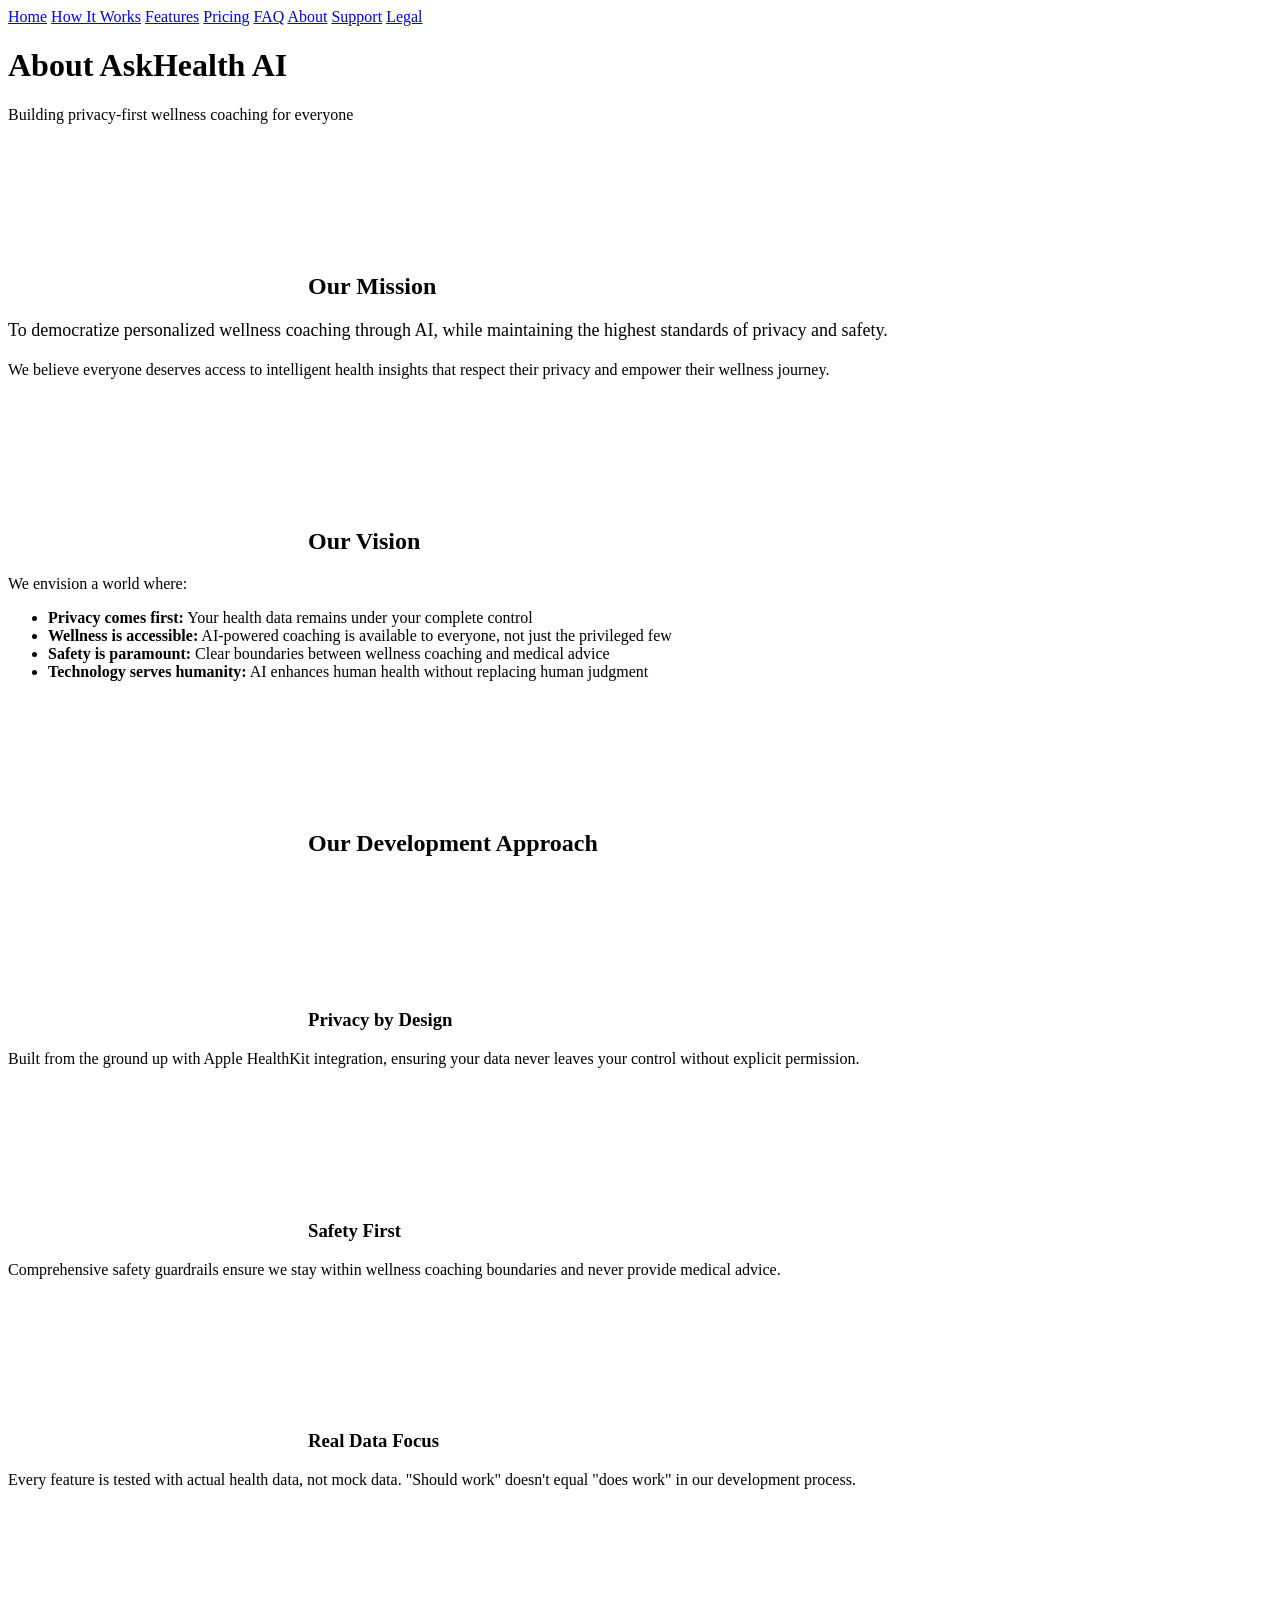
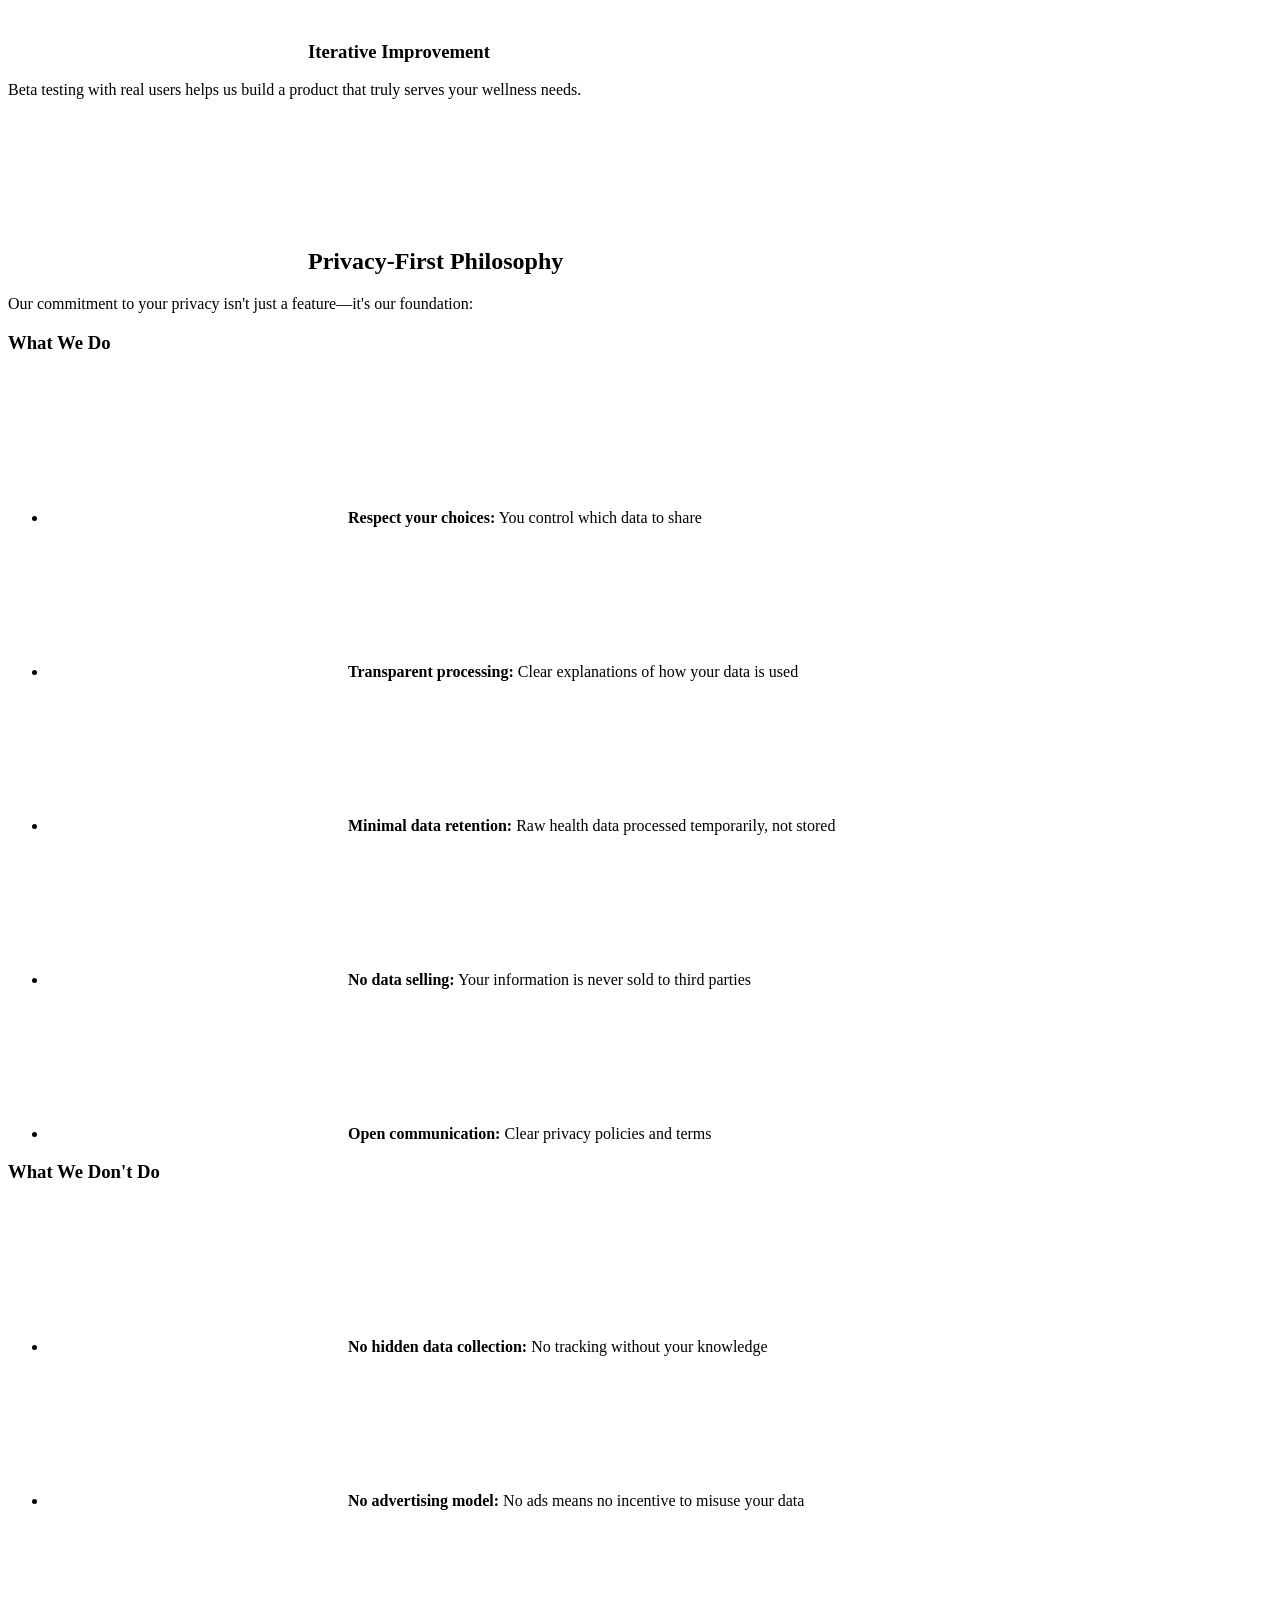
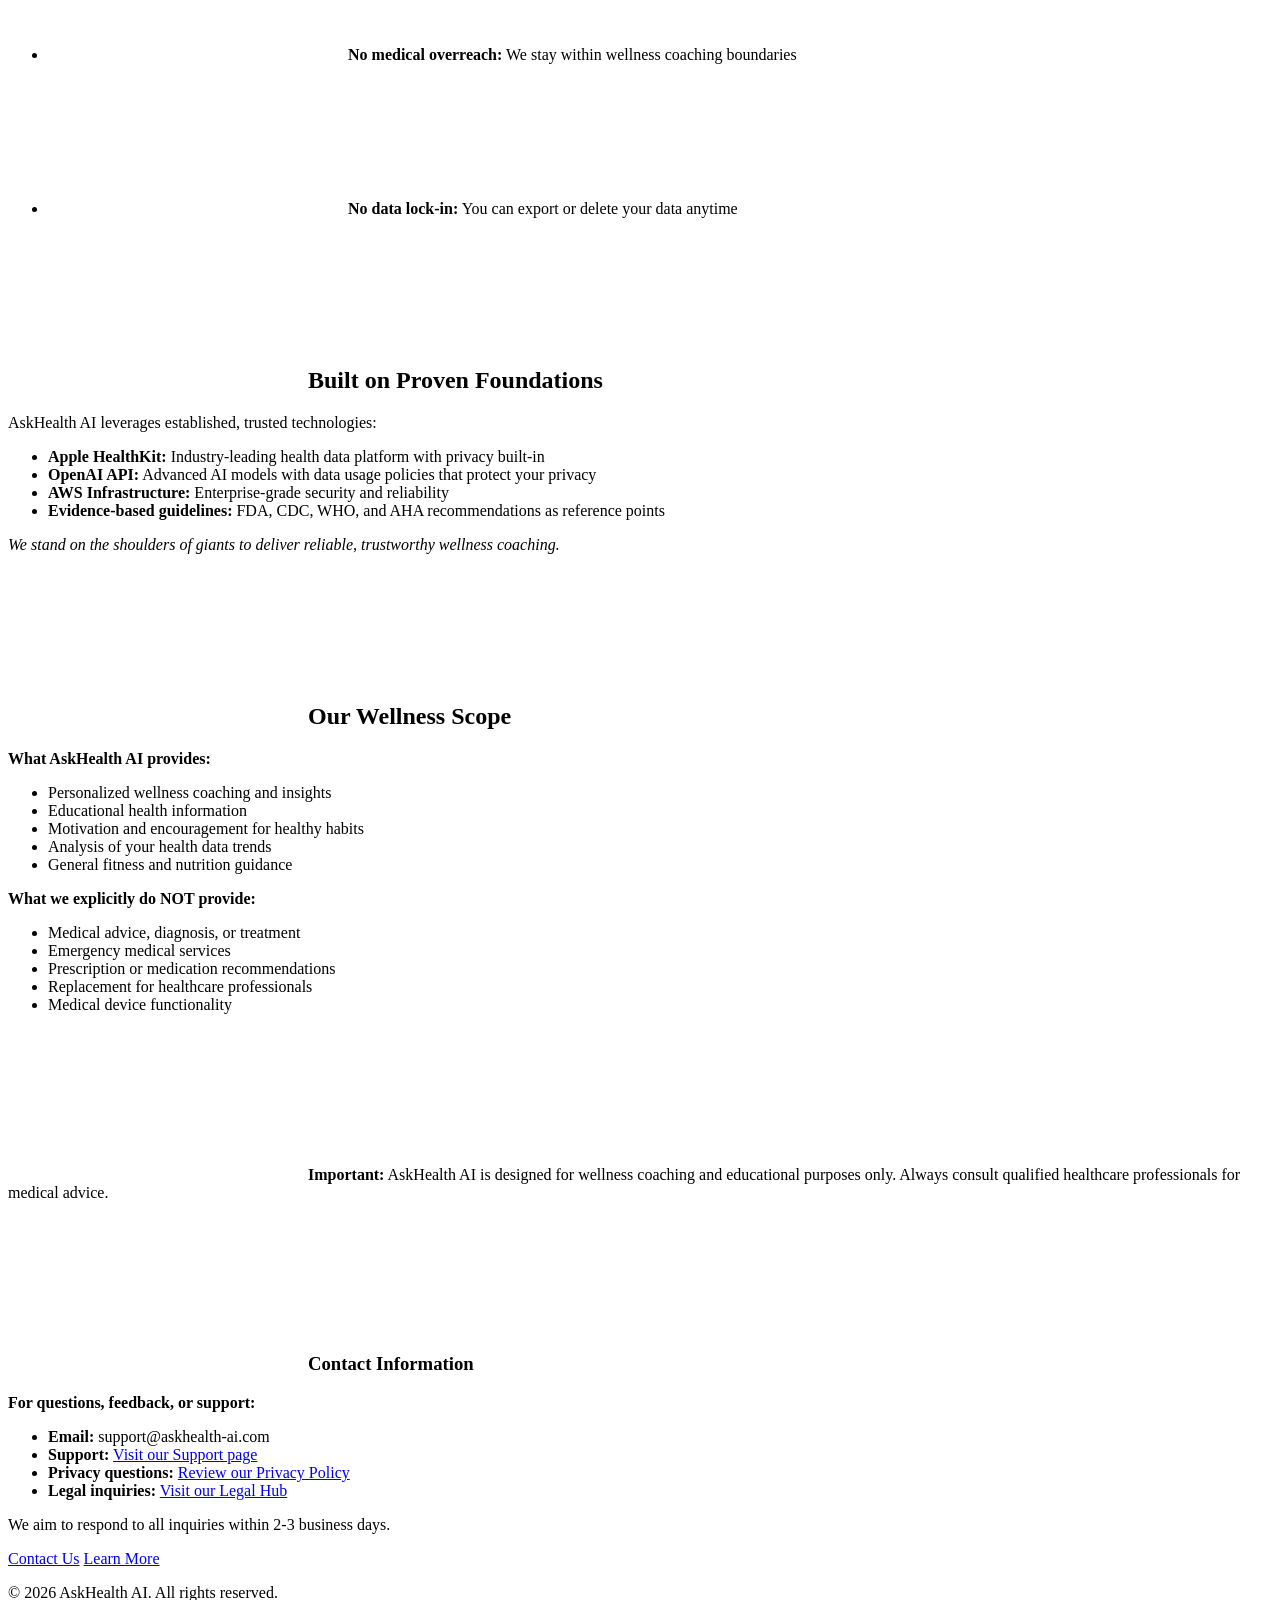
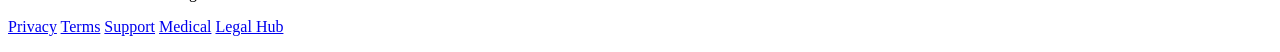
==== commit 164d8336: "Sync site from private repo (6e9d91d)" ====
--- a/site/about/index.html
+++ b/site/about/index.html
@@ -159,7 +159,7 @@
             </main>
             
             <footer>
-                <p>&copy; <span id="year"></span> AskHealth AI (LLC pending). All rights reserved.</p>
+                <p>&copy; 2026 AskHealth AI. All rights reserved.</p>
                 <p>
                     <a href="/privacy/">Privacy</a>
                     <a href="/terms/">Terms</a>
@@ -167,7 +167,6 @@
                     <a href="/medical/">Medical</a>
                     <a href="/legal/">Legal Hub</a>
                 </p>
-                <script>document.getElementById('year').textContent = new Date().getFullYear();</script>
             </footer>
         </div>
     </div>
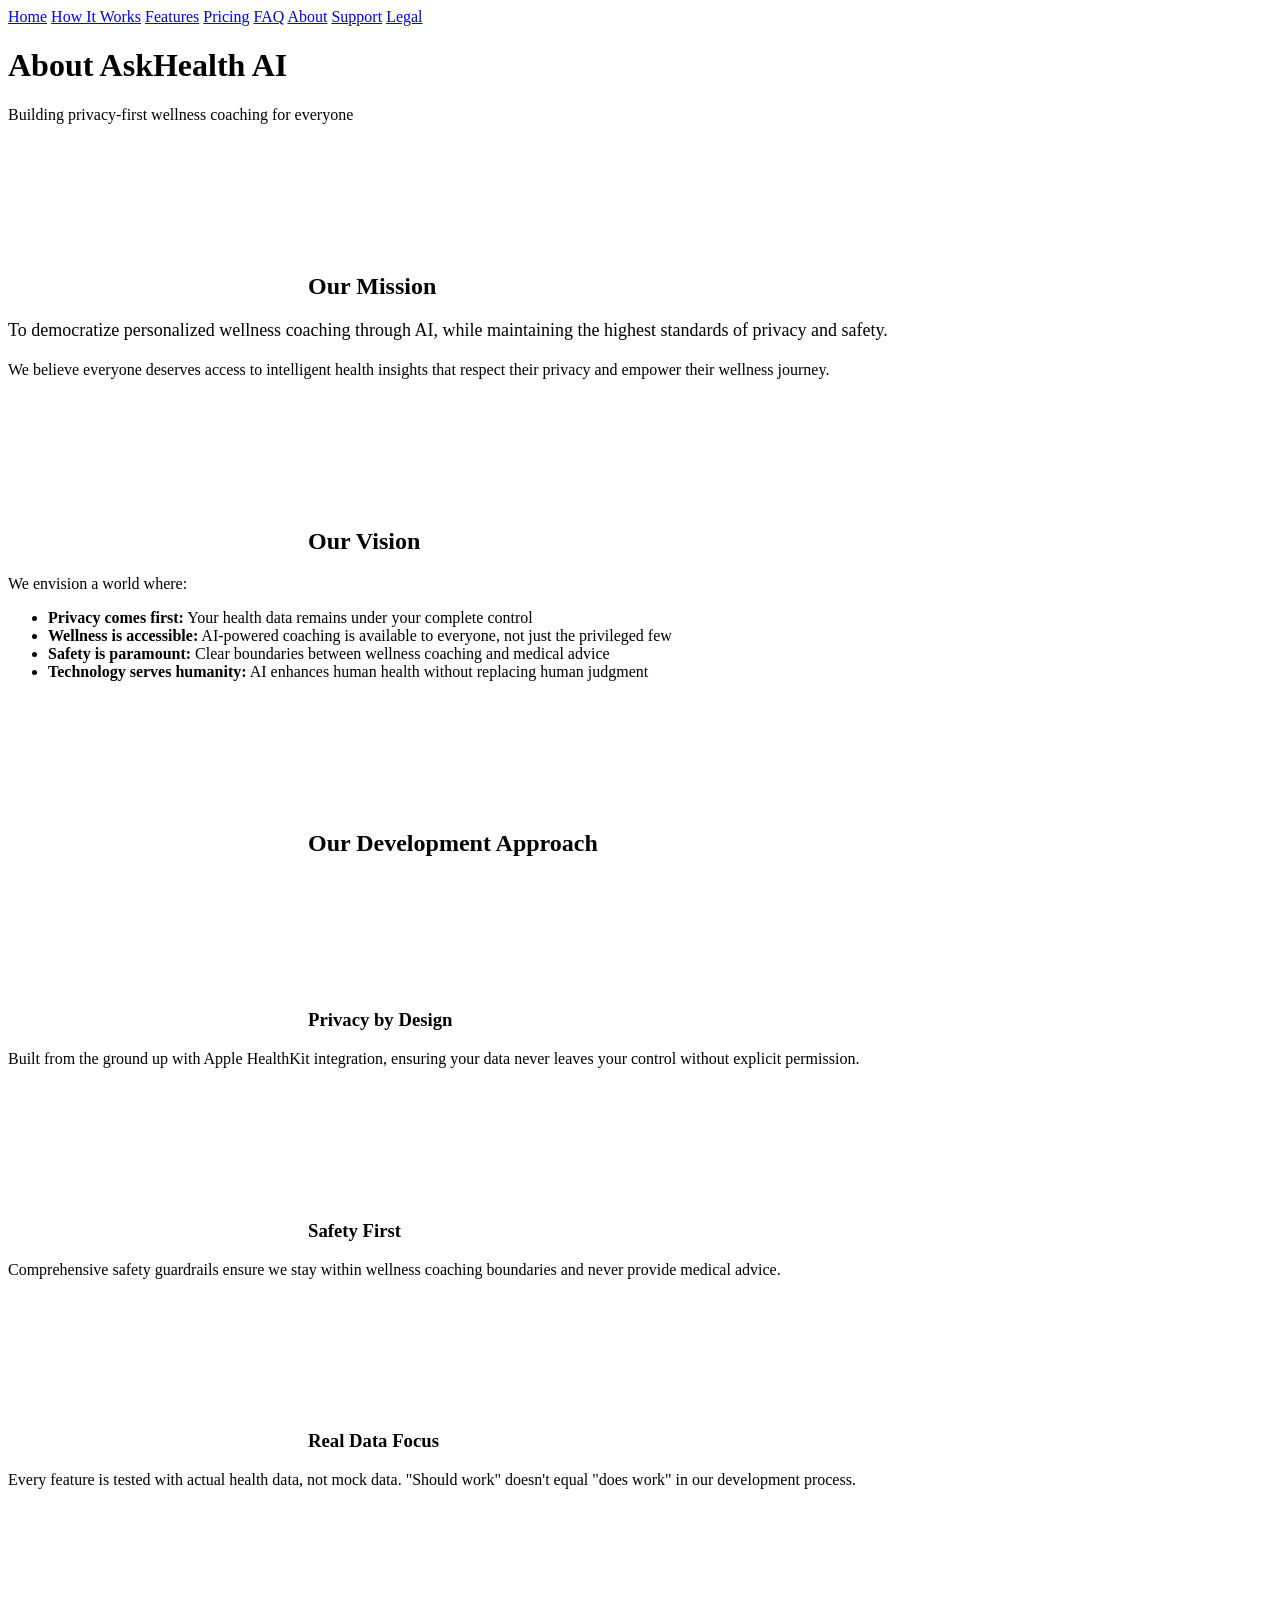
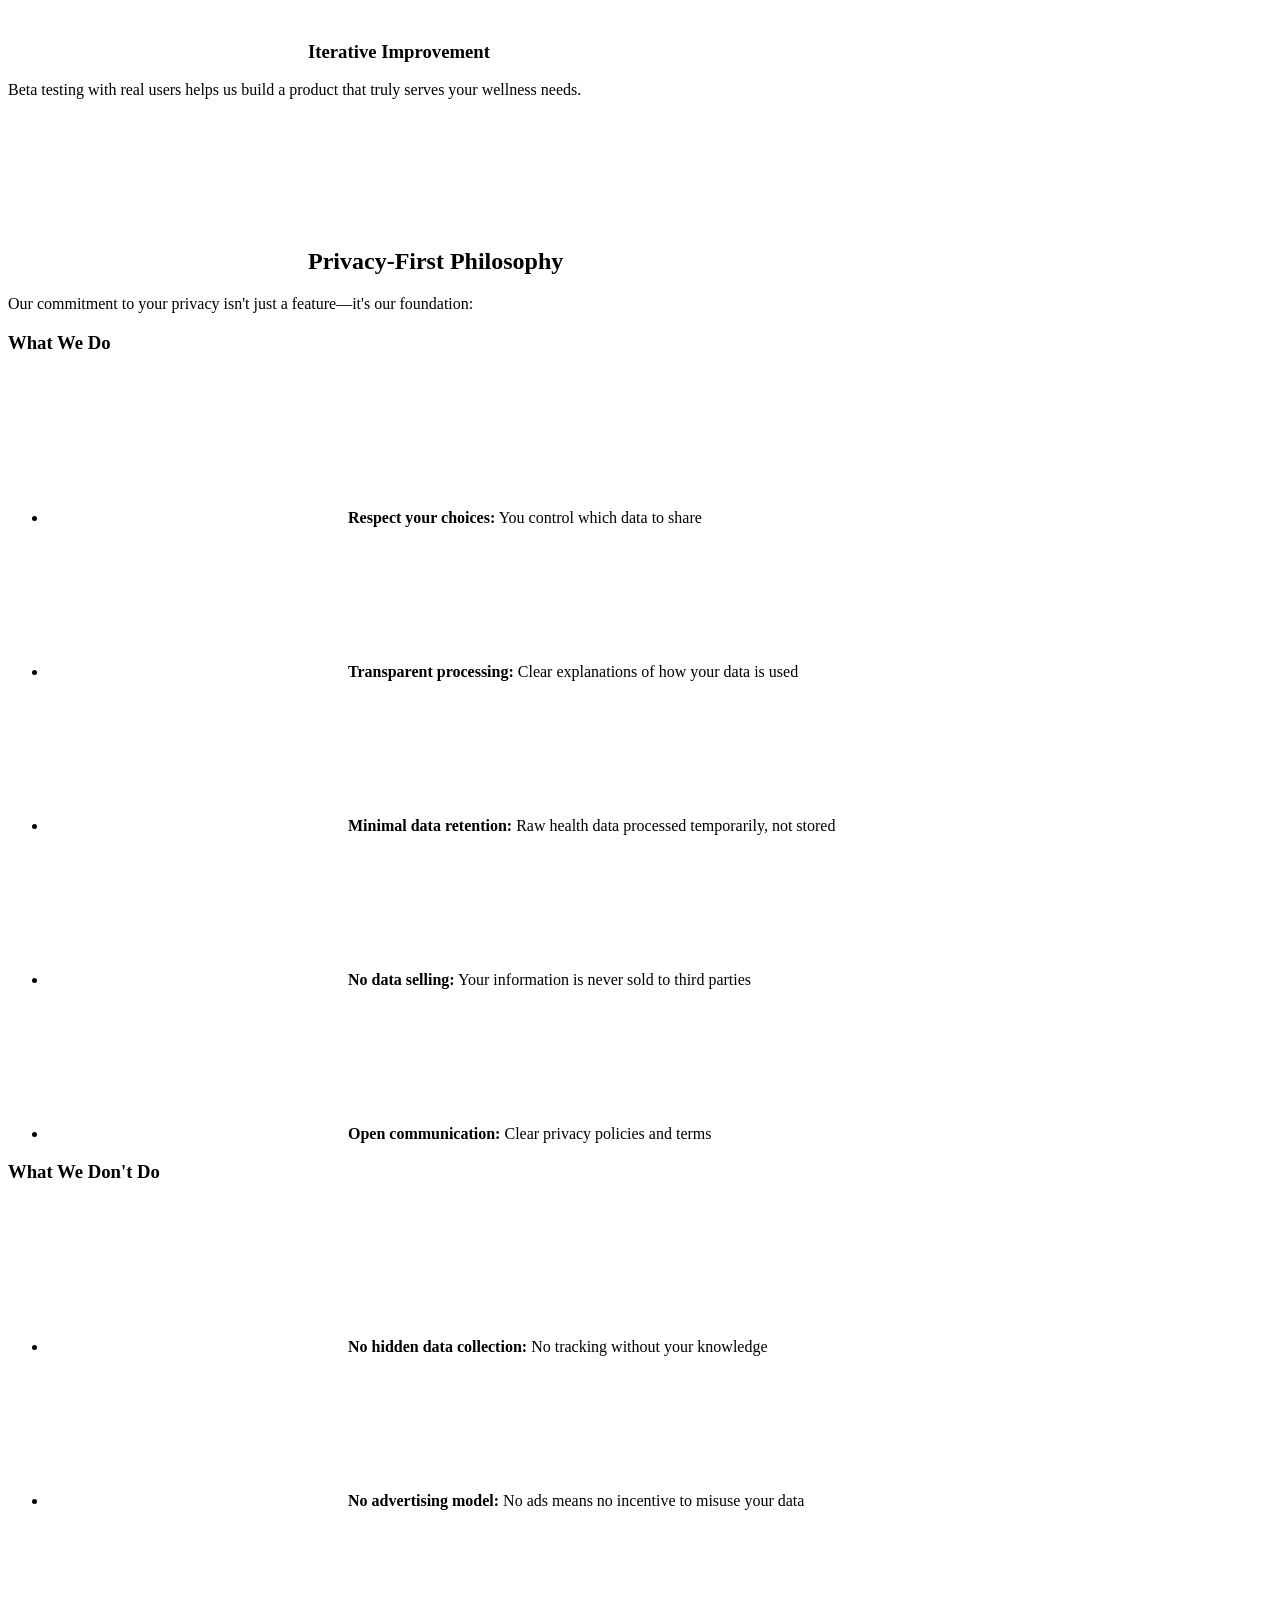
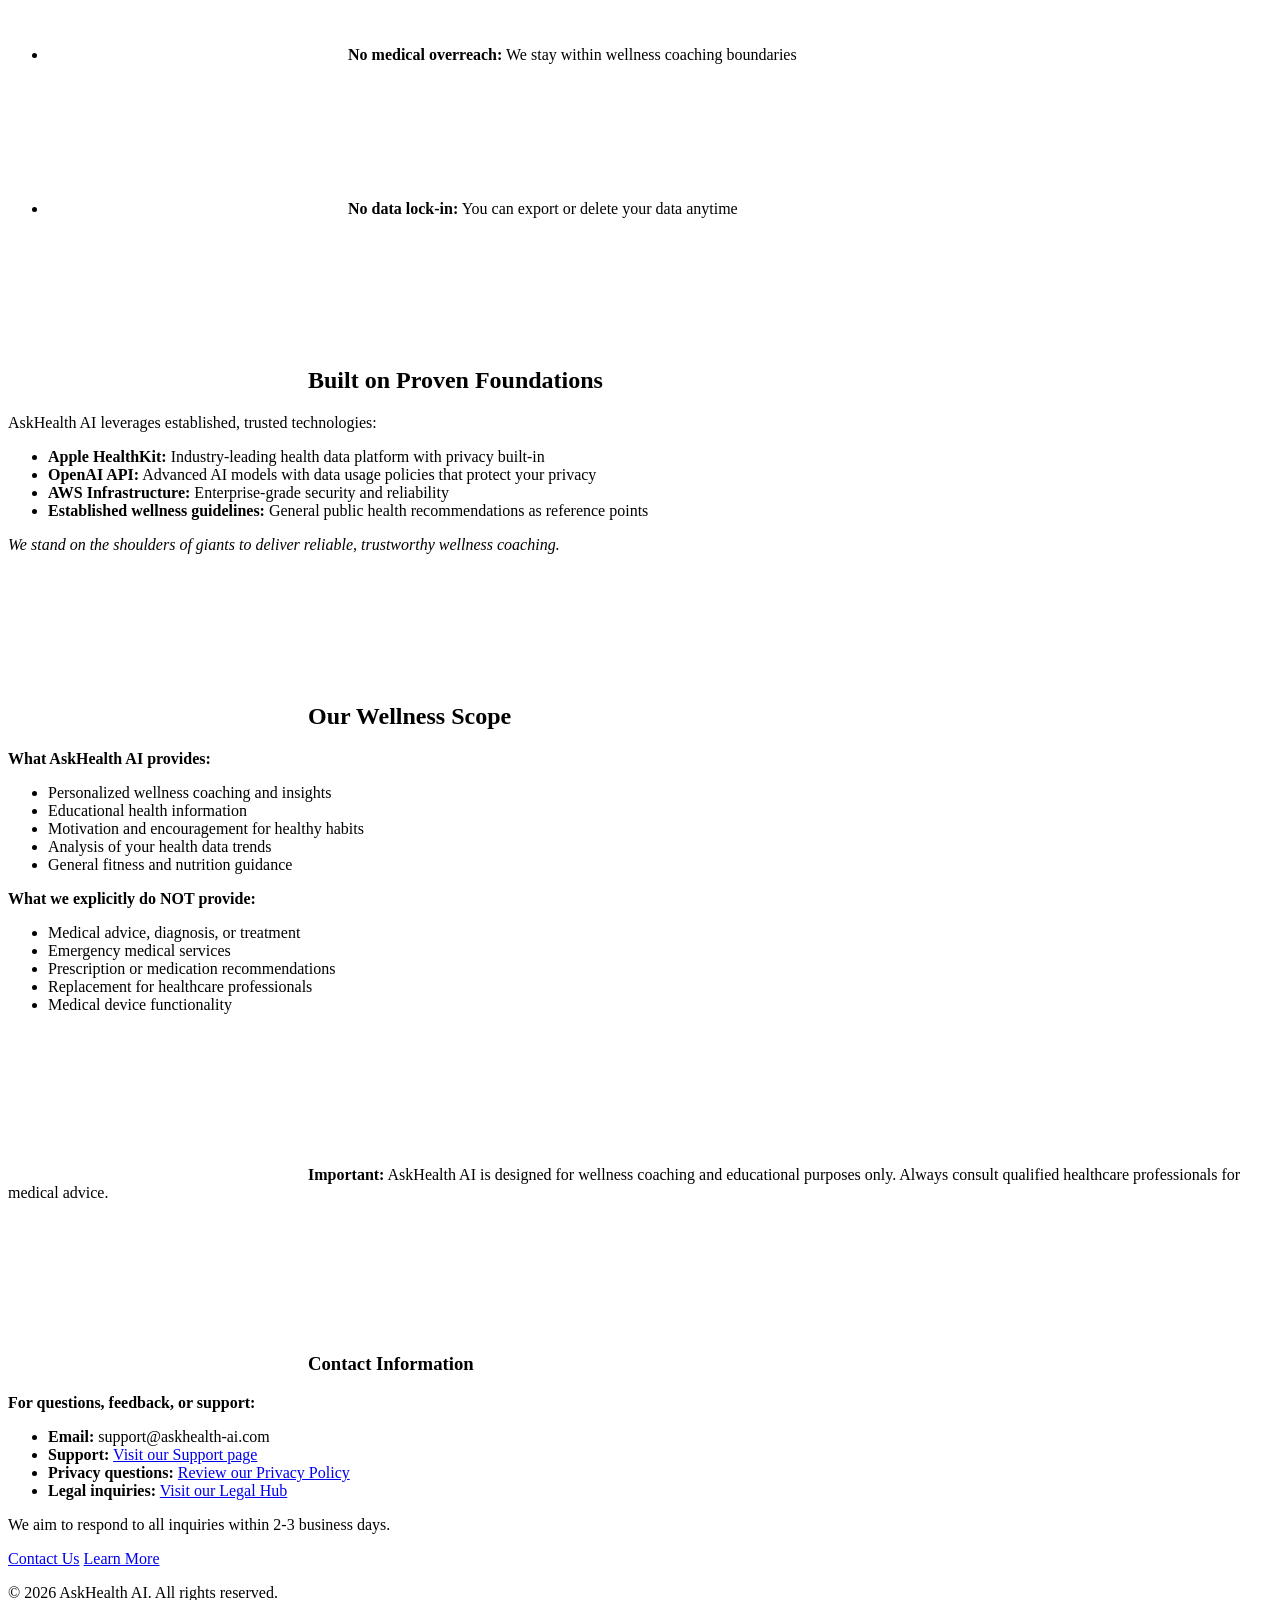
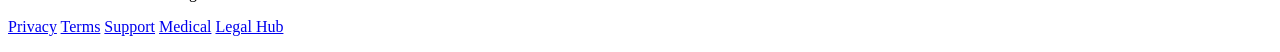
==== commit 5ea7bf88: "Sync site from private repo (da665f5)" ====
--- a/site/about/index.html
+++ b/site/about/index.html
@@ -110,7 +110,7 @@
                         <li><strong>Apple HealthKit:</strong> Industry-leading health data platform with privacy built-in</li>
                         <li><strong>OpenAI API:</strong> Advanced AI models with data usage policies that protect your privacy</li>
                         <li><strong>AWS Infrastructure:</strong> Enterprise-grade security and reliability</li>
-                        <li><strong>Evidence-based guidelines:</strong> FDA, CDC, WHO, and AHA recommendations as reference points</li>
+                        <li><strong>Established wellness guidelines:</strong> General public health recommendations as reference points</li>
                     </ul>
                     <p><em>We stand on the shoulders of giants to deliver reliable, trustworthy wellness coaching.</em></p>
                 </section>
